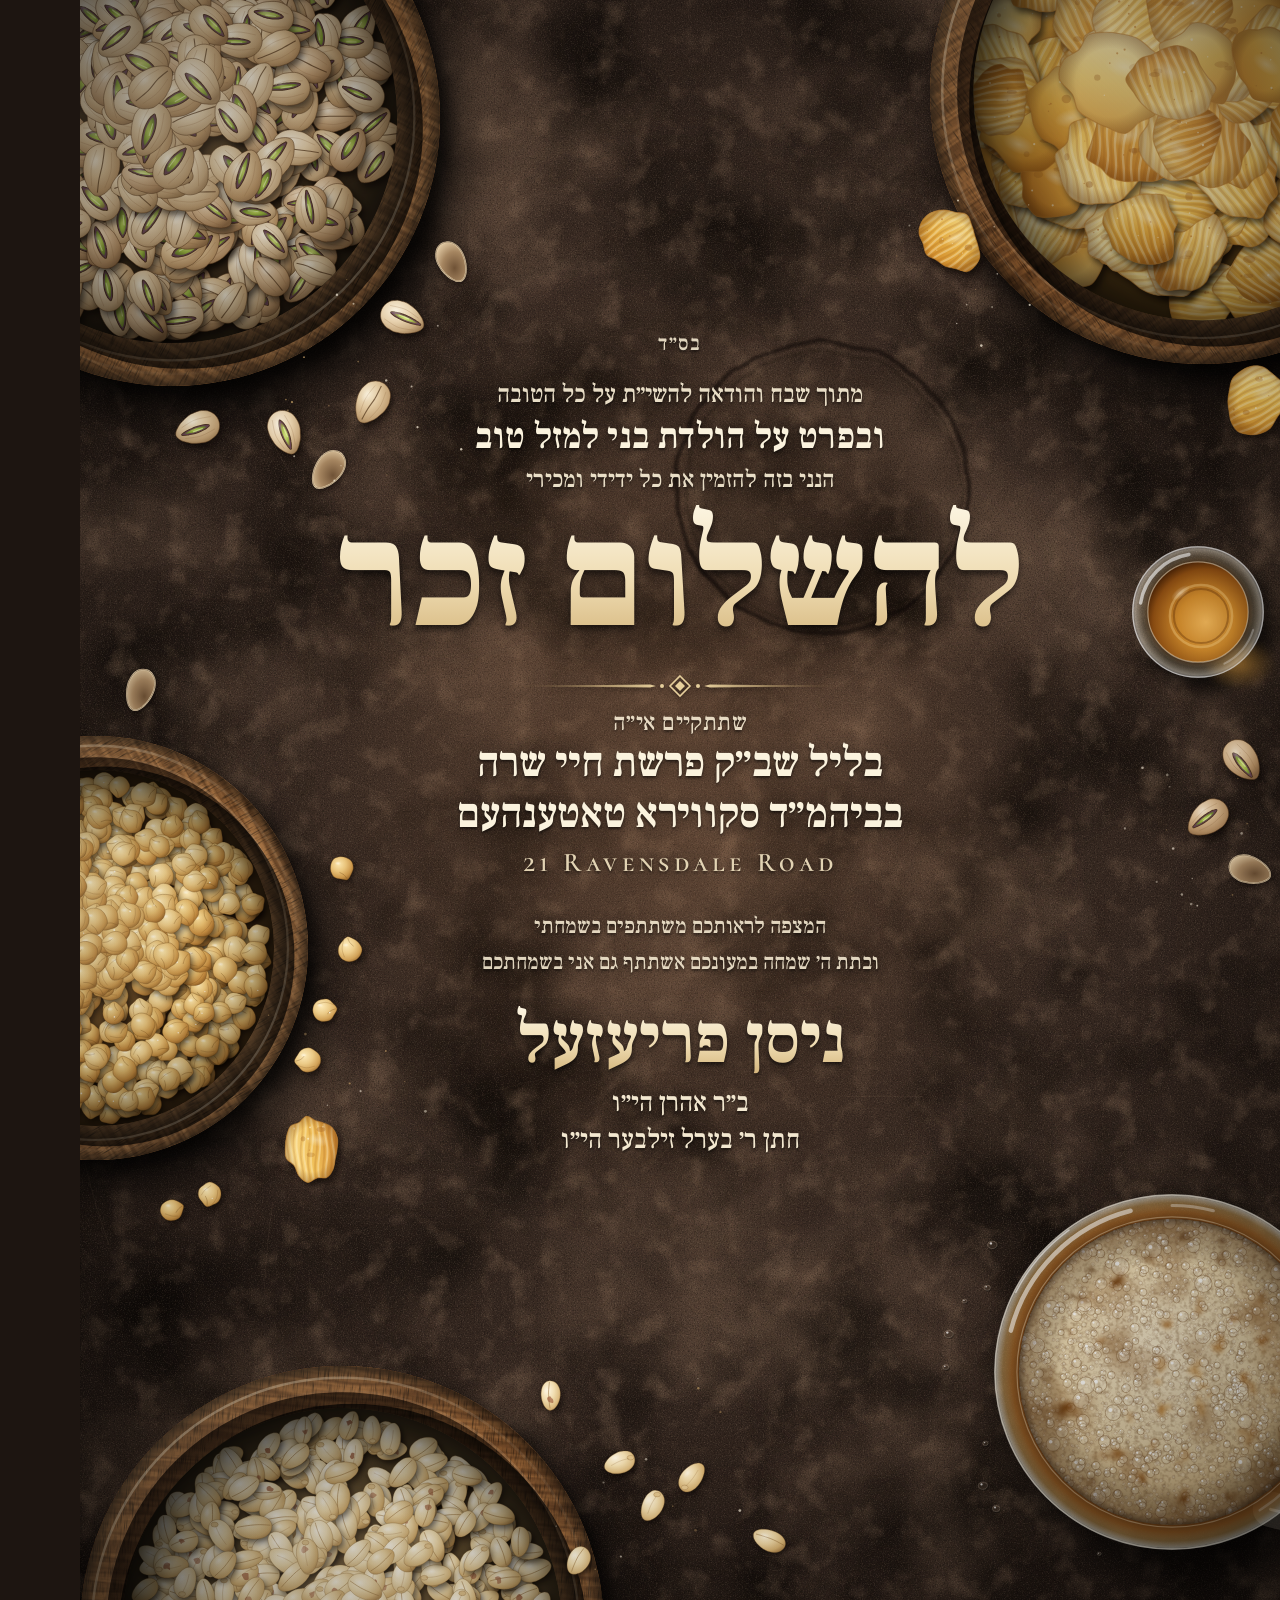
==== shalom-zachar/index.html @ 0c104dd8 "Add Shalom Zachar invitation poster (Nissan Friesel, Chayei Sarah) Hand-built HTML/SVG poster in a d" ====
<!doctype html>
<html lang="he" dir="rtl">
<head>
<meta charset="utf-8">
<meta name="viewport" content="width=1200">
<title>שלום זכר – ניסן פריעזעל</title>
<link rel="stylesheet" href="fonts.css">
<style>
  :root{
    --cream:#f3e8d0;
    --cream-dim:#e2d3b3;
    --gold-1:#fbf3de;
    --gold-2:#efdcb2;
    --gold-3:#cfae72;
    --line:#c8a76a;
  }
  html,body{margin:0;padding:0;background:#1d1511;}
  #poster{position:relative;width:1200px;height:1600px;overflow:hidden;background:#2c211b;}
  #scene{position:absolute;inset:0;width:1200px;height:1600px;display:block;}

  .content{
    position:absolute;left:200px;right:200px;top:0;bottom:0;
    display:flex;flex-direction:column;align-items:center;
    text-align:center;color:var(--cream);
    font-family:'Frank Ruhl Libre',serif;font-weight:500;
    text-shadow:0 2px 3px rgba(0,0,0,.55),0 0 18px rgba(0,0,0,.45);
  }
  .bsd{position:absolute;top:330px;font-size:21px;letter-spacing:.06em;opacity:.9}
  .intro{margin-top:378px;display:flex;flex-direction:column;align-items:center;gap:4px}
  .intro .l1{font-size:25px;opacity:.95}
  .intro .l2{font-size:36px;font-weight:700;color:var(--gold-1);letter-spacing:.01em}
  .intro .l3{font-size:24px;opacity:.95}

  .orn{display:block;width:360px;height:26px;margin:14px auto 0;filter:drop-shadow(0 2px 2px rgba(0,0,0,.5))}
  .orn.small{width:260px;height:20px}

  .headline{
    margin:2px 0 0;font-weight:900;font-size:150px;line-height:1.08;letter-spacing:-.005em;
    background:linear-gradient(180deg,var(--gold-1) 8%,var(--gold-2) 52%,var(--gold-3) 100%);
    -webkit-background-clip:text;background-clip:text;color:transparent;text-shadow:none;
    filter:drop-shadow(0 4px 3px rgba(0,0,0,.55)) drop-shadow(0 0 22px rgba(0,0,0,.35));
    padding:0 10px;
  }

  .when{display:flex;flex-direction:column;align-items:center;margin-top:8px}
  .when .pre{font-size:24px;opacity:.92;letter-spacing:.02em}
  .when .big{font-size:42px;font-weight:700;line-height:1.22;color:var(--gold-1)}
  .addr{
    direction:ltr;margin-top:6px;font-family:'Cormorant SC',serif;font-weight:600;
    font-size:27px;letter-spacing:.16em;color:var(--cream-dim);
  }

  .invite{margin-top:30px;font-size:22px;line-height:1.6;opacity:.9;max-width:600px}

  .name{
    margin-top:22px;font-weight:700;font-size:70px;line-height:1.1;
    background:linear-gradient(180deg,var(--gold-1) 10%,var(--gold-2) 55%,var(--gold-3) 100%);
    -webkit-background-clip:text;background-clip:text;color:transparent;text-shadow:none;
    filter:drop-shadow(0 3px 2px rgba(0,0,0,.55)) drop-shadow(0 0 16px rgba(0,0,0,.35));
    padding:0 8px;
  }
  .family{margin-top:6px;display:flex;flex-direction:column;align-items:center;gap:2px}
  .family div{font-size:27px;line-height:1.3}
</style>
</head>
<body>
<div id="poster">
  <svg id="scene" viewBox="0 0 1200 1600" xmlns="http://www.w3.org/2000/svg"></svg>

  <div class="content">
    <div class="bsd">בס״ד</div>

    <div class="intro">
      <div class="l1">מתוך שבח והודאה להשי״ת על כל הטובה</div>
      <div class="l2">ובפרט על הולדת בני למזל טוב</div>
      <div class="l3">הנני בזה להזמין את כל ידידי ומכירי</div>
    </div>

    <h1 class="headline">להשלום זכר</h1>

    <svg class="orn" viewBox="0 0 360 26" aria-hidden="true">
      <defs>
        <linearGradient id="ornL" x1="0" x2="1"><stop offset="0" stop-color="#c8a76a" stop-opacity="0"/><stop offset="1" stop-color="#e6cf9c"/></linearGradient>
        <linearGradient id="ornR" x1="1" x2="0"><stop offset="0" stop-color="#c8a76a" stop-opacity="0"/><stop offset="1" stop-color="#e6cf9c"/></linearGradient>
      </defs>
      <polygon points="8,13 150,11.6 156,13 150,14.4" fill="url(#ornL)"/>
      <polygon points="352,13 210,11.6 204,13 210,14.4" fill="url(#ornR)"/>
      <circle cx="162" cy="13" r="2" fill="#e6cf9c"/>
      <circle cx="198" cy="13" r="2" fill="#e6cf9c"/>
      <path d="M180 3 L190 13 L180 23 L170 13 Z" fill="none" stroke="#e6cf9c" stroke-width="1.6"/>
      <path d="M180 8 L185 13 L180 18 L175 13 Z" fill="#e6cf9c"/>
    </svg>

    <div class="when">
      <div class="pre">שתתקיים אי״ה</div>
      <div class="big">בליל שב״ק פרשת חיי שרה</div>
      <div class="big">בביהמ״ד סקווירא טאטענהעם</div>
      <div class="addr">21 Ravensdale Road</div>
    </div>

    <div class="invite">
      המצפה לראותכם משתתפים בשמחתי<br>
      ובתת ה׳ שמחה במעונכם אשתתף גם אני בשמחתכם
    </div>

    <div class="name">ניסן פריעזעל</div>
    <div class="family">
      <div>ב״ר אהרן הי״ו</div>
      <div>חתן ר׳ בערל זילבער הי״ו</div>
    </div>
  </div>
</div>

<script>
(() => {
'use strict';
const W = 1200, H = 1600;
const NS = 'http://www.w3.org/2000/svg';
const svg = document.getElementById('scene');

/* ---------- deterministic randomness ---------- */
let seed = 0x5a1e7;
function rnd() {
  seed |= 0; seed = seed + 0x6D2B79F5 | 0;
  let t = Math.imul(seed ^ seed >>> 15, 1 | seed);
  t = t + Math.imul(t ^ t >>> 7, 61 | t) ^ t;
  return ((t ^ t >>> 14) >>> 0) / 4294967296;
}
const R = (a, b) => a + (b - a) * rnd();
const pick = a => a[Math.floor(rnd() * a.length)];
const f = n => (Math.round(n * 10) / 10);

/* ---------- svg helpers ---------- */
function E(tag, attrs = {}, parent) {
  const e = document.createElementNS(NS, tag);
  for (const k in attrs) e.setAttribute(k, attrs[k]);
  if (parent) parent.appendChild(e);
  return e;
}
let uid = 0;
const nid = p => p + (uid++);
const defs = E('defs', {}, svg);

function grad(type, stops, attrs = {}) {
  const g = E(type === 'r' ? 'radialGradient' : 'linearGradient', Object.assign({ id: nid('g') }, attrs), defs);
  for (const [o, c, a] of stops) E('stop', { offset: o, 'stop-color': c, 'stop-opacity': a == null ? 1 : a }, g);
  return `url(#${g.id})`;
}
function filter(id, inner, attrs = {}) {
  const fl = E('filter', Object.assign({ id, 'color-interpolation-filters': 'sRGB' }, attrs), defs);
  fl.innerHTML = inner;
  return `url(#${id})`;
}
function smooth(p) {
  const n = p.length;
  let d = `M${f(p[0][0])} ${f(p[0][1])}`;
  for (let i = 0; i < n; i++) {
    const p0 = p[(i - 1 + n) % n], p1 = p[i], p2 = p[(i + 1) % n], p3 = p[(i + 2) % n];
    d += `C${f(p1[0] + (p2[0] - p0[0]) / 6)} ${f(p1[1] + (p2[1] - p0[1]) / 6)} ${f(p2[0] - (p3[0] - p1[0]) / 6)} ${f(p2[1] - (p3[1] - p1[1]) / 6)} ${f(p2[0])} ${f(p2[1])}`;
  }
  return d + 'Z';
}
function smoothOpen(p) {
  const n = p.length;
  let d = `M${f(p[0][0])} ${f(p[0][1])}`;
  for (let i = 0; i < n - 1; i++) {
    const p0 = p[Math.max(i - 1, 0)], p1 = p[i], p2 = p[i + 1], p3 = p[Math.min(i + 2, n - 1)];
    d += `C${f(p1[0] + (p2[0] - p0[0]) / 6)} ${f(p1[1] + (p2[1] - p0[1]) / 6)} ${f(p2[0] - (p3[0] - p1[0]) / 6)} ${f(p2[1] - (p3[1] - p1[1]) / 6)} ${f(p2[0])} ${f(p2[1])}`;
  }
  return d;
}
/* local -> world mapper (rotation applied to geometry so gradients keep a fixed light direction) */
function mk(x, y, a, s) {
  const c = Math.cos(a), sn = Math.sin(a);
  return ([px, py]) => [x + (px * c - py * sn) * s, y + (px * sn + py * c) * s];
}

/* ---------- shared filters ---------- */
const BLUR2 = filter('blur2', '<feGaussianBlur stdDeviation="2"/>', { x: '-20%', y: '-20%', width: '140%', height: '140%' });
const BLUR3 = filter('blur3', '<feGaussianBlur stdDeviation="3.2"/>', { x: '-20%', y: '-20%', width: '140%', height: '140%' });
const BLUR8 = filter('blur8', '<feGaussianBlur stdDeviation="8"/>', { x: '-30%', y: '-30%', width: '160%', height: '160%' });
const BLUR22 = filter('blur22', '<feGaussianBlur stdDeviation="22"/>', { x: '-40%', y: '-40%', width: '180%', height: '180%' });

/* ---------- layer helper: blurred contact shadows + items ---------- */
function makeLayer(parent, shadowOpacity = .62, dx = 3, dy = 4.5, blur = BLUR3) {
  const wrap = E('g', {}, parent);
  const sh = E('g', { filter: blur, opacity: shadowOpacity }, wrap);
  const g = E('g', {}, wrap);
  return {
    g,
    sh(d, k = 1) { E('path', { d, fill: '#0b0604', transform: `translate(${dx * k} ${dy * k})` }, sh); }
  };
}

/* =========================================================
   TABLE / BACKGROUND
   ========================================================= */
const bg = E('g', {}, svg);
E('rect', { width: W, height: H, fill: '#2b201a' }, bg);
E('rect', { width: W, height: H, fill: grad('r', [[0, '#4a382d'], [.55, '#33261f'], [1, '#1c1410']], { cx: .5, cy: .45, r: .75 }) }, bg);

const MOTTLE_L = filter('mottleL', `
  <feTurbulence type="fractalNoise" baseFrequency="0.0042" numOctaves="5" seed="8"/>
  <feColorMatrix type="matrix" values="0 0 0 0 0.45  0 0 0 0 0.35  0 0 0 0 0.28  2.4 0 0 0 -1.12"/>`,
  { x: 0, y: 0, width: '100%', height: '100%' });
const MOTTLE_D = filter('mottleD', `
  <feTurbulence type="fractalNoise" baseFrequency="0.006" numOctaves="5" seed="21"/>
  <feColorMatrix type="matrix" values="0 0 0 0 0.05  0 0 0 0 0.035  0 0 0 0 0.025  2.3 0 0 0 -1.0"/>`,
  { x: 0, y: 0, width: '100%', height: '100%' });
const STONE = filter('stone', `
  <feTurbulence type="fractalNoise" baseFrequency="0.035" numOctaves="3" seed="4"/>
  <feColorMatrix type="matrix" values="0 0 0 0 0.6  0 0 0 0 0.48  0 0 0 0 0.38  2.6 0 0 0 -1.35"/>`,
  { x: 0, y: 0, width: '100%', height: '100%' });
const GRAIN = filter('grain', `
  <feTurbulence type="fractalNoise" baseFrequency="0.85" numOctaves="2" seed="13"/>
  <feColorMatrix type="matrix" values="0 0 0 0 0.75  0 0 0 0 0.65  0 0 0 0 0.55  2.2 0 0 0 -1.1"/>`,
  { x: 0, y: 0, width: '100%', height: '100%' });
const GRAIN_D = filter('grainD', `
  <feTurbulence type="fractalNoise" baseFrequency="0.7" numOctaves="2" seed="29"/>
  <feColorMatrix type="matrix" values="0 0 0 0 0  0 0 0 0 0  0 0 0 0 0  2.4 0 0 0 -1.15"/>`,
  { x: 0, y: 0, width: '100%', height: '100%' });

E('rect', { width: W, height: H, filter: MOTTLE_L, opacity: .85 }, bg);
E('rect', { width: W, height: H, filter: MOTTLE_D, opacity: .9 }, bg);
E('rect', { width: W, height: H, filter: STONE, opacity: .35 }, bg);
E('rect', { width: W, height: H, filter: GRAIN, opacity: .22 }, bg);
E('rect', { width: W, height: H, filter: GRAIN_D, opacity: .35 }, bg);

/* faint scratches */
{
  const sc = E('g', { opacity: .16, stroke: '#b89b80', 'stroke-width': .7, fill: 'none', 'stroke-linecap': 'round' }, bg);
  for (let i = 0; i < 26; i++) {
    const x = R(0, W), y = R(0, H), a = R(-.6, .6) + (rnd() < .5 ? 0 : Math.PI / 2), l = R(30, 140);
    E('path', { d: `M${f(x)} ${f(y)} q${f(Math.cos(a) * l / 2 + R(-6, 6))} ${f(Math.sin(a) * l / 2 + R(-6, 6))} ${f(Math.cos(a) * l)} ${f(Math.sin(a) * l)}`, opacity: R(.3, 1) }, sc);
  }
}

/* warm pool of light behind the text */
E('ellipse', { cx: 600, cy: 760, rx: 470, ry: 560, fill: grad('r', [[0, '#b07a52', .22], [.6, '#8a5d3e', .08], [1, '#000', 0]]) }, bg);

/* ---------- ring stain (like a glass was put down) ---------- */
{
  const RING = filter('ringWobble', `
    <feTurbulence type="fractalNoise" baseFrequency="0.028" numOctaves="2" seed="5" result="n"/>
    <feDisplacementMap in="SourceGraphic" in2="n" scale="9" xChannelSelector="R" yChannelSelector="G"/>
    <feGaussianBlur stdDeviation="0.8"/>`, { x: '-10%', y: '-10%', width: '120%', height: '120%' });
  const st = E('g', { filter: RING }, bg);
  const cx = 742, cy = 488, r = 146;
  E('circle', { cx, cy, r: r - 6, fill: '#000', opacity: .07 }, st);
  E('circle', { cx, cy, r, fill: 'none', stroke: '#0e0806', 'stroke-width': 4.5, opacity: .55 }, st);
  E('circle', { cx: cx + 2, cy: cy + 1, r: r - 9, fill: 'none', stroke: '#0e0806', 'stroke-width': 2, opacity: .25 }, st);
  E('path', { d: `M${cx - r + 14} ${cy + 60} A ${r - 10} ${r - 10} 0 0 0 ${cx + 40} ${cy + r - 16}`, fill: 'none', stroke: '#0e0806', 'stroke-width': 7, opacity: .18 }, st);
}

/* =========================================================
   WOOD BOWL
   ========================================================= */
function woodFilter(idn, seedN, tone) {
  const [r0, g0, b0, r1, g1, b1] = tone;
  return filter(idn, `
    <feTurbulence type="fractalNoise" baseFrequency="0.0032 0.052" numOctaves="4" seed="${seedN}" result="t"/>
    <feComponentTransfer in="t" result="b"><feFuncR type="table" tableValues="0 .55 .25 .85 .35 1 .45 .75 .2 .6"/></feComponentTransfer>
    <feColorMatrix in="b" type="matrix" values="${r1 - r0} 0 0 0 ${r0}  ${g1 - g0} 0 0 0 ${g0}  ${b1 - b0} 0 0 0 ${b0}  0 0 0 0 1" result="w"/>
    <feTurbulence type="fractalNoise" baseFrequency="0.9 0.06" numOctaves="2" seed="${seedN + 3}" result="p"/>
    <feColorMatrix in="p" type="matrix" values="0 0 0 0 0  0 0 0 0 0  0 0 0 0 0  1.6 0 0 0 -0.78" result="pa"/>
    <feComposite in="pa" in2="w" operator="over"/>`, { x: 0, y: 0, width: '100%', height: '100%' });
}

function woodBowl(cx, cy, Rr, opt) {
  const g = E('g', {}, svg);
  const rimIn = Rr * 0.9;          // inner edge of the rim top
  const fillR = Rr * (opt.fill || 0.8); // where the contents surface meets the wall

  // cast shadow on the table
  E('circle', { cx: cx + Rr * .08, cy: cy + Rr * .12, r: Rr * 1.0, fill: '#000', opacity: .72, filter: BLUR22 }, g);
  E('circle', { cx: cx + Rr * .03, cy: cy + Rr * .045, r: Rr * 1.0, fill: '#000', opacity: .6, filter: BLUR8 }, g);

  // body with wood grain
  const clipId = nid('bc');
  const cp = E('clipPath', { id: clipId }, defs);
  E('circle', { cx, cy, r: Rr }, cp);
  const body = E('g', { 'clip-path': `url(#${clipId})` }, g);
  const wf = woodFilter(nid('wood'), opt.seed || 3, opt.tone || [.33, .19, .09, .72, .47, .25]);
  E('rect', { x: cx - Rr * 1.5, y: cy - Rr * 1.5, width: Rr * 3, height: Rr * 3, filter: wf, transform: `rotate(${opt.grain || 20} ${cx} ${cy})` }, body);

  // rounded outer edge
  E('circle', { cx, cy, r: Rr, fill: grad('r', [[.86, '#000', 0], [.95, '#000', .25], [1, '#000', .65]]) }, body);
  // directional light on the outer lip
  E('circle', { cx, cy, r: Rr, fill: grad('l', [[0, '#ffe2b8', .22], [.5, '#ffe2b8', 0], [1, '#000', .25]], { x1: 0, y1: 0, x2: 1, y2: 1 }) }, body);

  // inner wall: lit on the far (bottom-right) side, shaded near the light
  E('circle', { cx, cy, r: rimIn, fill: grad('l', [[0, '#120804', .62], [.45, '#1a0d06', .3], [1, '#ffd9a8', .12]], { x1: .1, y1: .1, x2: .9, y2: .9 }) }, body);
  E('circle', { cx, cy, r: rimIn, fill: grad('r', [[.75, '#000', .0], [.93, '#000', .18], [1, '#000', .35]]) }, body);
  // rim edge highlights
  E('circle', { cx, cy, r: rimIn + 1.2, fill: 'none', stroke: grad('l', [[0, '#3a1f0e', .2], [.55, '#ffe3bd', .15], [1, '#fff1d6', .75]], { x1: 0, y1: 0, x2: 1, y2: 1 }), 'stroke-width': 2.2 }, body);
  E('circle', { cx, cy, r: Rr * .955, fill: 'none', stroke: grad('l', [[0, '#fff0d2', .55], [.45, '#fff0d2', .08], [1, '#fff0d2', 0]], { x1: 0, y1: 0, x2: 1, y2: 1 }), 'stroke-width': 2.5 }, body);

  // contents
  const cClip = nid('cc');
  const cc = E('clipPath', { id: cClip }, defs);
  E('circle', { cx, cy, r: fillR + Rr * .04 }, cc);
  const contents = E('g', {}, g);
  const low = E('g', { 'clip-path': `url(#${cClip})` }, contents);
  // dark bottom of the bowl
  E('circle', { cx, cy, r: fillR + Rr * .04, fill: opt.base || '#1e110a' }, low);
  E('circle', { cx, cy, r: fillR + Rr * .04, fill: grad('r', [[0, '#000', .1], [1, '#000', .6]]) }, low);

  const L = opt.layers || 4;
  const layers = [];
  for (let i = 0; i < L; i++) layers.push(makeLayer(i < L - 1 ? low : contents, .6, opt.sdx || 3, opt.sdy || 4.5));
  const items = [];
  for (let i = 0; i < opt.count; i++) {
    const rr = Math.sqrt(rnd()) * fillR * (opt.spread || 0.98);
    const t = rnd() * Math.PI * 2;
    items.push({ x: cx + Math.cos(t) * rr, y: cy + Math.sin(t) * rr, d: rr / fillR });
  }
  // outer items first, centre items on top -> mound
  items.sort((a, b) => b.d - a.d + R(-.35, .35));
  items.forEach((it, i) => {
    const li = Math.min(L - 1, Math.floor(i / items.length * L));
    const lift = 1 + (opt.mound || .1) * (1 - it.d);
    opt.draw(layers[li], it.x, it.y, R(0, Math.PI * 2), lift, it.d);
  });
  // ambient occlusion where the pile meets the wall (stronger on the side nearest the light)
  E('circle', { cx: cx + fillR * .05, cy: cy + fillR * .05, r: fillR * 1.12, fill: grad('r', [[.55, '#000', 0], [.82, '#000', .28], [1, '#000', .7]]) , 'clip-path': `url(#${clipId})` }, g);
  E('circle', { cx: cx - fillR * .12, cy: cy - fillR * .12, r: fillR * .75, fill: grad('r', [[0, '#fff3dc', .12], [1, '#fff3dc', 0]]) }, g);
  return g;
}

/* =========================================================
   FOOD ITEMS
   ========================================================= */

/* ---- pistachio ---- */
const PIST_SHELL = [
  grad('r', [[0, '#f6ebd2'], [.42, '#e0c79f'], [.78, '#c2a175'], [1, '#9b7a50']], { cx: .36, cy: .3, r: .78 }),
  grad('r', [[0, '#f3e3c6'], [.42, '#dcbf93'], [.78, '#bb9668'], [1, '#93704a']], { cx: .36, cy: .3, r: .78 }),
  grad('r', [[0, '#f8eedb'], [.45, '#e6d0ac'], [.8, '#c8aa80'], [1, '#a2825a']], { cx: .36, cy: .3, r: .78 }),
  grad('r', [[0, '#efdcc0'], [.42, '#d7b78e'], [.78, '#b48e63'], [1, '#8b6844']], { cx: .36, cy: .3, r: .78 }),
];
const PIST_KERNEL = [
  grad('r', [[0, '#c9d86e'], [.45, '#a3bb4a'], [.8, '#7b9236'], [1, '#6a4a56']], { r: .6 }),
  grad('r', [[0, '#b9cf5d'], [.45, '#93ad3d'], [.8, '#6f8530'], [1, '#62404f']], { r: .6 }),
  grad('r', [[0, '#d2dc7a'], [.5, '#a9bf52'], [.85, '#857a3d'], [1, '#704a5a']], { r: .6 }),
];
const HILITE = grad('r', [[0, '#fffaf0', .75], [1, '#fffaf0', 0]]);

function pistachio(layer, x, y, a, s, opts = {}) {
  const A = 22, B = 15.5;
  const m = mk(x, y, a, s);
  const out = [];
  for (let i = 0; i < 30; i++) {
    const t = i / 30 * Math.PI * 2, c = Math.cos(t), sn = Math.sin(t);
    out.push([A * c * (1 + 0.06 * Math.max(0, c) ** 6), B * sn * (1 - 0.17 * c) * R(.985, 1.015)]);
  }
  const d = smooth(out.map(m));
  layer.sh(d);
  const g = layer.g;
  E('path', { d, fill: pick(PIST_SHELL), stroke: 'rgba(88,58,30,.55)', 'stroke-width': .9 }, g);
  // subtle shell striations
  for (const sgn of [-1, 1]) {
    const yy = sgn * B * R(.45, .62);
    E('path', { d: smoothOpen([[-A * .72, yy * .8], [0, yy * 1.05], [A * .7, yy * .7]].map(m)), fill: 'none', stroke: 'rgba(150,112,70,.32)', 'stroke-width': .8 }, g);
  }
  const open = opts.open != null ? opts.open : rnd() < .78;
  if (open) {
    const y0 = R(-.22, .22) * B, w = R(.16, .34) * B;
    const x0 = -A * R(.45, .62), x1 = A * R(.72, .86);
    const top = [], bot = [];
    for (let i = 0; i <= 10; i++) {
      const u = i / 10, xx = x0 + (x1 - x0) * u, ww = w * Math.pow(Math.sin(Math.PI * u), .7) * (1 - .25 * u);
      top.push([xx, y0 - ww]); bot.unshift([xx, y0 + ww * .9]);
    }
    const lens = smoothOpen(top.concat(bot).map(m)) + 'Z';
    E('path', { d: lens, fill: 'none', stroke: '#4a321c', 'stroke-width': 2.6 * s, 'stroke-linejoin': 'round' }, g);
    E('path', { d: lens, fill: pick(PIST_KERNEL), stroke: '#6b4758', 'stroke-width': 1.1 * s, 'stroke-opacity': .85 }, g);
    E('path', { d: smoothOpen([[x0 + (x1 - x0) * .25, y0 - w * .25], [x0 + (x1 - x0) * .6, y0 - w * .35]].map(m)), fill: 'none', stroke: 'rgba(240,250,190,.6)', 'stroke-width': 1.1, 'stroke-linecap': 'round' }, g);
  } else {
    E('path', { d: smoothOpen([[-A * .85, 0], [-A * .2, R(-1.2, 1.2)], [A * .4, R(-1, 1)], [A * .92, 0]].map(m)), fill: 'none', stroke: 'rgba(80,52,26,.7)', 'stroke-width': 1.1 }, g);
  }
  // specular highlight (world space top-left)
  E('ellipse', { cx: f(x - 6 * s), cy: f(y - 6 * s), rx: 7 * s, ry: 4 * s, fill: HILITE, opacity: .45, transform: `rotate(${f(a * 57.3 % 180)} ${f(x - 6 * s)} ${f(y - 6 * s)})` }, g);
}

/* empty half shell lying on the table */
const SHELL_IN = grad('r', [[0, '#6f5236'], [.55, '#a58560'], [1, '#e2cba5']], { cx: .62, cy: .66, r: .75 });
function pistShell(layer, x, y, a, s) {
  const A = 21, B = 13;
  const m = mk(x, y, a, s);
  const out = [];
  for (let i = 0; i < 26; i++) {
    const t = i / 26 * Math.PI * 2, c = Math.cos(t), sn = Math.sin(t);
    out.push([A * c, B * sn * (1 - 0.18 * c)]);
  }
  const d = smooth(out.map(m));
  layer.sh(d, .6);
  E('path', { d, fill: SHELL_IN, stroke: '#ead6b2', 'stroke-width': 1.6 * s }, layer.g);
  E('path', { d, fill: 'none', stroke: 'rgba(70,45,22,.6)', 'stroke-width': .7 }, layer.g);
}

/* ---- potato chip (ruffled) ---- */
const CHIP_PALS = [
  ['#ffeaa0', '#f3c457', '#d9952f'],
  ['#fbe08c', '#ecb447', '#cc8426'],
  ['#fde39a', '#f0c05a', '#d8923a'],
  ['#fff0b8', '#f6d47a', '#e3a848'],
  ['#f6d27a', '#e3a23c', '#bf7622'],
  ['#ffe9a8', '#f4c860', '#e0a040'],
];
const CHIP_EDGE = grad('r', [[0, '#7a4310', 0], [.68, '#7a4310', 0], [1, '#7a4310', .38]]);
const CHIP_SHEEN = grad('r', [[0, '#fffbe8', .55], [1, '#fffbe8', 0]]);
function chip(layer, x, y, a, s, opts = {}) {
  const r0 = opts.r || R(34, 46);
  const m = mk(x, y, a, s);
  const n = 18, pts = [];
  const squash = R(.78, .95);
  for (let i = 0; i < n; i++) {
    const t = i / n * Math.PI * 2;
    const rr = r0 * R(.88, 1.06) * (1 + .05 * Math.sin(3 * t + a));
    pts.push([Math.cos(t) * rr, Math.sin(t) * rr * squash]);
  }
  const wp = pts.map(m);
  const d = smooth(wp);
  layer.sh(d, 1.15);
  const pal = pick(CHIP_PALS);
  const ang = R(0, 360);
  const g = layer.g;
  E('path', { d, fill: grad('l', [[0, pal[0]], [.5, pal[1]], [1, pal[2]]], { gradientTransform: `rotate(${f(ang)} .5 .5)` }) }, g);
  const cid = nid('ch');
  const cp = E('clipPath', { id: cid }, defs);
  E('path', { d }, cp);
  const inner = E('g', { 'clip-path': `url(#${cid})` }, g);
  // ridges
  if (opts.ruffled !== false && rnd() < .8) {
    const th = R(0, Math.PI);
    const dir = [Math.cos(th), Math.sin(th)], per = [-dir[1], dir[0]];
    const sp = R(6.5, 8) * s, L = r0 * 1.3 * s;
    for (let k = -8; k <= 8; k++) {
      const pl = [], pd = [];
      for (let u = -L; u <= L; u += L / 5) {
        const wv = Math.sin(u / (9 * s) + k) * 1.4 * s;
        const off = k * sp + wv;
        pl.push([x + dir[0] * u + per[0] * off, y + dir[1] * u + per[1] * off]);
        pd.push([x + dir[0] * u + per[0] * (off + sp * .45), y + dir[1] * u + per[1] * (off + sp * .45)]);
      }
      E('path', { d: smoothOpen(pl), fill: 'none', stroke: '#fff6d2', 'stroke-opacity': .36, 'stroke-width': 2.2 * s }, inner);
      E('path', { d: smoothOpen(pd), fill: 'none', stroke: '#a8661c', 'stroke-opacity': .22, 'stroke-width': 2 * s }, inner);
    }
  }
  // browned bits
  const spots = Math.floor(R(0, 4));
  for (let i = 0; i < spots; i++) {
    const p = m([R(-.6, .6) * r0, R(-.5, .5) * r0 * squash]);
    E('ellipse', { cx: f(p[0]), cy: f(p[1]), rx: f(R(2, 6) * s), ry: f(R(1.5, 4) * s), fill: '#9c5a1c', opacity: R(.2, .4) }, inner);
  }
  // seasoning specks
  for (let i = 0; i < 6; i++) {
    const p = m([R(-.7, .7) * r0, R(-.6, .6) * r0 * squash]);
    E('circle', { cx: f(p[0]), cy: f(p[1]), r: f(R(.5, 1.1) * s), fill: rnd() < .5 ? '#c27a2e' : '#fff8e0', opacity: .6 }, inner);
  }
  E('path', { d, fill: CHIP_EDGE }, inner);
  const sp = m([R(-.3, .1) * r0, R(-.35, 0) * r0]);
  E('ellipse', { cx: f(sp[0]), cy: f(sp[1]), rx: f(r0 * .38 * s), ry: f(r0 * .2 * s), fill: CHIP_SHEEN, opacity: .7, transform: `rotate(${f(R(-40, 40))} ${f(sp[0])} ${f(sp[1])})` }, inner);
  E('path', { d, fill: 'none', stroke: '#b5772c', 'stroke-opacity': .6, 'stroke-width': 1.1 }, g);
}

/* ---- chickpea (arbes) ---- */
const PEA = [
  grad('r', [[0, '#fbe6ae'], [.42, '#e9c37a'], [.78, '#cb974b'], [1, '#9b6a2d']], { cx: .36, cy: .32, r: .75 }),
  grad('r', [[0, '#f7dfa0'], [.42, '#e2b86b'], [.78, '#c28a40'], [1, '#916027']], { cx: .36, cy: .32, r: .75 }),
  grad('r', [[0, '#fdebba'], [.45, '#eccb88'], [.8, '#d1a258'], [1, '#a27336']], { cx: .36, cy: .32, r: .75 }),
];
function chickpea(layer, x, y, a, s) {
  const r = R(10.5, 12.5);
  const m = mk(x, y, a, s);
  const pts = [[r * 1.1, 0]];
  const n = 11;
  for (let i = 1; i < n; i++) {
    const t = i / n * Math.PI * 2;
    const k = (i === 1 || i === n - 1) ? .95 : R(.94, 1.05);
    pts.push([Math.cos(t) * r * k, Math.sin(t) * r * k * .96]);
  }
  const d = smooth(pts.map(m));
  layer.sh(d, .7);
  const g = layer.g;
  E('path', { d, fill: pick(PEA), stroke: 'rgba(110,70,25,.45)', 'stroke-width': .7 }, g);
  E('path', { d: smoothOpen([[r * 1.0, 0], [r * .6, r * .1], [r * .25, r * .35]].map(m)), fill: 'none', stroke: 'rgba(115,72,24,.4)', 'stroke-width': .8 }, g);
  if (rnd() < .6) E('path', { d: smoothOpen([[r * .9, -r * .35], [r * .2, -r * .62], [-r * .5, -r * .55]].map(m)), fill: 'none', stroke: 'rgba(130,85,30,.3)', 'stroke-width': .8 }, g);
  E('ellipse', { cx: f(x - r * .35 * s), cy: f(y - r * .4 * s), rx: f(3.2 * s), ry: f(2 * s), fill: HILITE, opacity: .8 }, g);
  if (rnd() < .5) E('path', { d: smoothOpen([[-r * .7, r * .1], [-r * .2, r * .5], [r * .3, r * .7]].map(m)), fill: 'none', stroke: 'rgba(120,78,28,.28)', 'stroke-width': .8 }, g);
  if (rnd() < .25) E('circle', { cx: f(x + R(-.5, .5) * r * s), cy: f(y + R(-.5, .5) * r * s), r: f(R(.5, .9) * s), fill: '#fffaf0', opacity: .8 }, g);
}

/* ---- blanched peanut ---- */
const NUT = [
  grad('r', [[0, '#fdf4de'], [.42, '#f1ddb0'], [.78, '#dcbb80'], [1, '#b38b52']], { cx: .36, cy: .32, r: .78 }),
  grad('r', [[0, '#fbefd2'], [.42, '#ecd3a0'], [.78, '#d4af70'], [1, '#a98048']], { cx: .36, cy: .32, r: .78 }),
  grad('r', [[0, '#fff8e8'], [.45, '#f4e3bd'], [.8, '#e0c48e'], [1, '#bd965c']], { cx: .36, cy: .32, r: .78 }),
];
function peanut(layer, x, y, a, s) {
  const A = R(14, 16.5), B = R(9.5, 11);
  const m = mk(x, y, a, s);
  const half = rnd() < .45;
  const pts = [];
  for (let i = 0; i < 24; i++) {
    const t = i / 24 * Math.PI * 2, c = Math.cos(t), sn = Math.sin(t);
    pts.push([A * c * (1 + .04 * c), B * sn * (sn > 0 ? .86 : 1) * (1 - .08 * c)]);
  }
  const d = smooth(pts.map(m));
  layer.sh(d, .75);
  const g = layer.g;
  E('path', { d, fill: pick(NUT), stroke: 'rgba(130,95,50,.45)', 'stroke-width': .7 }, g);
  if (half) {
    // flat inner face with germ
    const gm = m([-A * .72, 0]);
    E('ellipse', { cx: f(gm[0]), cy: f(gm[1]), rx: f(3.2 * s), ry: f(2.2 * s), fill: '#e2c48d', stroke: 'rgba(140,100,50,.5)', 'stroke-width': .6 }, g);
    E('path', { d: smoothOpen([[-A * .6, 0], [0, B * .08], [A * .6, 0]].map(m)), fill: 'none', stroke: 'rgba(160,120,70,.35)', 'stroke-width': .8 }, g);
  } else {
    E('path', { d: smoothOpen([[-A * .88, B * .05], [-A * .2, B * .14], [A * .5, B * .08], [A * .9, 0]].map(m)), fill: 'none', stroke: 'rgba(150,108,55,.55)', 'stroke-width': .95 }, g);
  }
  if (rnd() < .3) {
    const p = m([R(-.4, .4) * A, R(-.3, .3) * B]);
    E('path', { d: smooth(Array.from({ length: 7 }, (_, i) => { const t = i / 7 * 6.283; const rr = R(1.5, 4) * s; return [p[0] + Math.cos(t) * rr, p[1] + Math.sin(t) * rr]; })), fill: '#9a5536', opacity: R(.45, .75) }, g);
  }
  E('ellipse', { cx: f(x - A * .3 * s), cy: f(y - B * .4 * s), rx: f(5 * s), ry: f(2.6 * s), fill: HILITE, opacity: .5, transform: `rotate(${f(a * 57.3 % 180)} ${f(x - A * .3 * s)} ${f(y - B * .4 * s)})` }, g);
}

/* =========================================================
   BEER MUG (top view)
   ========================================================= */
function beer(cx, cy, Rr) {
  const g = E('g', {}, svg);
  // shadow + wet ring
  E('circle', { cx: cx + Rr * .1, cy: cy + Rr * .14, r: Rr * 1.02, fill: '#000', opacity: .7, filter: BLUR22 }, g);
  // handle (thick glass)
  const hg = E('g', {}, g);
  const ha = Math.PI * .2;
  const hx = cx + Math.cos(ha) * Rr * 1.12, hy = cy + Math.sin(ha) * Rr * 1.12;
  E('path', { d: `M${f(cx + Math.cos(ha - .32) * Rr * .95)} ${f(cy + Math.sin(ha - .32) * Rr * .95)} Q ${f(hx + Math.cos(ha) * Rr * .55)} ${f(hy + Math.sin(ha) * Rr * .55)} ${f(cx + Math.cos(ha + .32) * Rr * .95)} ${f(cy + Math.sin(ha + .32) * Rr * .95)}`, fill: 'none', stroke: 'rgba(225,215,195,.22)', 'stroke-width': Rr * .2, 'stroke-linecap': 'round' }, hg);
  E('path', { d: `M${f(cx + Math.cos(ha - .32) * Rr * .95)} ${f(cy + Math.sin(ha - .32) * Rr * .95)} Q ${f(hx + Math.cos(ha) * Rr * .55)} ${f(hy + Math.sin(ha) * Rr * .55)} ${f(cx + Math.cos(ha + .32) * Rr * .95)} ${f(cy + Math.sin(ha + .32) * Rr * .95)}`, fill: 'none', stroke: 'rgba(255,255,255,.4)', 'stroke-width': 3, 'stroke-linecap': 'round' }, hg);

  // glass body – the beer column glows amber through the thick walls
  const inR = Rr * .86;
  E('circle', { cx, cy, r: Rr, fill: grad('r', [[.84, '#5a3210', .95], [.9, '#a8692a', .75], [.95, '#d9a860', .55], [.985, '#fff4dc', .55], [1, '#ffffff', .25]]) }, g);
  E('circle', { cx, cy, r: Rr - 1, fill: 'none', stroke: 'rgba(255,248,230,.55)', 'stroke-width': 1.4 }, g);
  E('circle', { cx, cy, r: inR + 2, fill: 'none', stroke: 'rgba(255,240,210,.35)', 'stroke-width': 1.2 }, g);
  // beer liquid
  E('circle', { cx, cy, r: inR, fill: grad('r', [[0, '#c98a36'], [.55, '#8c5218'], [.9, '#4f2a0c'], [1, '#2a1505']], { cx: .55, cy: .55, r: .6 }) }, g);

  // lacy foam via thresholded noise mask
  const FOAMN = filter(nid('foamN'), `
    <feTurbulence type="fractalNoise" baseFrequency="0.045" numOctaves="3" seed="17"/>
    <feColorMatrix type="matrix" values="1 0 0 0 0  1 0 0 0 0  1 0 0 0 0  0 0 0 0 1"/>
    <feComponentTransfer><feFuncR type="discrete" tableValues="0 0 .55 1 1 1 1 1 1 1"/><feFuncG type="discrete" tableValues="0 0 .55 1 1 1 1 1 1 1"/><feFuncB type="discrete" tableValues="0 0 .55 1 1 1 1 1 1 1"/></feComponentTransfer>
    <feGaussianBlur stdDeviation="2"/>`, { x: 0, y: 0, width: '100%', height: '100%' });
  const mid = nid('foamM');
  const mask = E('mask', { id: mid, maskUnits: 'userSpaceOnUse', x: cx - Rr, y: cy - Rr, width: Rr * 2, height: Rr * 2 }, defs);
  E('rect', { x: cx - Rr, y: cy - Rr, width: Rr * 2, height: Rr * 2, filter: FOAMN }, mask);
  E('circle', { cx, cy, r: inR, fill: 'none', stroke: '#fff', 'stroke-width': Rr * .1, filter: BLUR3 }, mask);
  const clipId = nid('bm');
  const cp = E('clipPath', { id: clipId }, defs);
  E('circle', { cx, cy, r: inR }, cp);
  const foam = E('g', { mask: `url(#${mid})`, 'clip-path': `url(#${clipId})` }, g);
  E('circle', { cx, cy, r: inR, fill: grad('r', [[0, '#efe2c6'], [.5, '#e2cfa8'], [.85, '#c9ab7a'], [1, '#a98457']], { cx: .44, cy: .42, r: .64 }) }, foam);
  // foam texture
  const FT = filter(nid('foamT'), `
    <feTurbulence type="fractalNoise" baseFrequency="0.22" numOctaves="2" seed="31"/>
    <feColorMatrix type="matrix" values="0 0 0 0 .45  0 0 0 0 .32  0 0 0 0 .18  1.8 0 0 0 -.8"/>`, { x: 0, y: 0, width: '100%', height: '100%' });
  E('rect', { x: cx - Rr, y: cy - Rr, width: Rr * 2, height: Rr * 2, filter: FT, opacity: .55 }, foam);
  const FV = filter(nid('foamV'), `
    <feTurbulence type="fractalNoise" baseFrequency="0.018" numOctaves="3" seed="44"/>
    <feColorMatrix type="matrix" values="0 0 0 0 .55  0 0 0 0 .38  0 0 0 0 .2  2.2 0 0 0 -1.05"/>`, { x: 0, y: 0, width: '100%', height: '100%' });
  E('rect', { x: cx - Rr, y: cy - Rr, width: Rr * 2, height: Rr * 2, filter: FV, opacity: .7 }, foam);
  // bubbles
  const bub = E('g', {}, foam);
  for (let i = 0; i < 2600; i++) {
    const rr = Math.sqrt(rnd()) * inR, t = rnd() * 6.283;
    const bx = cx + Math.cos(t) * rr, by = cy + Math.sin(t) * rr;
    const q = rnd();
    const br = q < .8 ? R(.6, 2.2) : q < .97 ? R(2.2, 4.5) : R(4.5, 9);
    E('circle', { cx: f(bx), cy: f(by), r: f(br), fill: 'rgba(255,250,236,.2)', stroke: 'rgba(118,82,42,' + (br > 2.2 ? .5 : .32) + ')', 'stroke-width': br > 3 ? .8 : .45 }, bub);
    if (br > 2.4) E('circle', { cx: f(bx - br * .35), cy: f(by - br * .35), r: f(br * .25), fill: 'rgba(255,255,255,.85)' }, bub);
  }
  // inner-edge shading & meniscus
  E('circle', { cx, cy, r: inR, fill: grad('r', [[.72, '#000', 0], [.95, '#2a1405', .32], [1, '#1a0b02', .6]]) }, g);
  // glass reflections
  const arc = (a0, a1, rr, w, op) => {
    const p0 = [cx + Math.cos(a0) * rr, cy + Math.sin(a0) * rr], p1 = [cx + Math.cos(a1) * rr, cy + Math.sin(a1) * rr];
    E('path', { d: `M${f(p0[0])} ${f(p0[1])} A ${rr} ${rr} 0 0 1 ${f(p1[0])} ${f(p1[1])}`, fill: 'none', stroke: '#fff', 'stroke-opacity': op, 'stroke-width': w, 'stroke-linecap': 'round' }, g);
  };
  arc(Math.PI * 1.08, Math.PI * 1.42, Rr * .935, 4.5, .55);
  arc(Math.PI * 1.5, Math.PI * 1.58, Rr * .935, 3, .35);
  arc(Math.PI * .05, Math.PI * .32, Rr * .92, 2.5, .25);
  arc(Math.PI * 1.15, Math.PI * 1.3, Rr * .985, 1.5, .5);

  // condensation drops on the table
  for (let i = 0; i < 9; i++) {
    const t = R(Math.PI * .6, Math.PI * 1.4), rr = Rr * R(1.06, 1.3);
    const dx = cx + Math.cos(t) * rr, dy = cy + Math.sin(t) * rr, dr = R(2, 5.5);
    E('ellipse', { cx: f(dx + 1), cy: f(dy + 1.4), rx: f(dr), ry: f(dr * .8), fill: '#000', opacity: .35 }, svg);
    E('ellipse', { cx: f(dx), cy: f(dy), rx: f(dr), ry: f(dr * .8), fill: 'rgba(170,140,110,.18)', stroke: 'rgba(255,240,220,.3)', 'stroke-width': .6 }, svg);
    E('circle', { cx: f(dx - dr * .3), cy: f(dy - dr * .3), r: f(dr * .25), fill: 'rgba(255,255,255,.7)' }, svg);
  }
}

/* =========================================================
   SHOT GLASS (l'chaim)
   ========================================================= */
function shotGlass(cx, cy, Rr) {
  const g = E('g', {}, svg);
  E('circle', { cx: cx + Rr * .14, cy: cy + Rr * .2, r: Rr, fill: '#000', opacity: .65, filter: BLUR8 }, g);
  // amber caustic thrown onto the table on the shadow side
  E('ellipse', { cx: cx + Rr * .62, cy: cy + Rr * .78, rx: Rr * .55, ry: Rr * .4, fill: grad('r', [[0, '#ffb44a', .55], [1, '#ffb44a', 0]]), filter: BLUR3 }, g);
  // glass wall
  E('circle', { cx, cy, r: Rr, fill: grad('r', [[.74, '#5b3410', .6], [.84, '#c9b28c', .3], [.95, '#fff5e0', .45], [1, '#ffffff', .3]]) }, g);
  // whisky
  const inR = Rr * .76;
  E('circle', { cx, cy, r: inR, fill: grad('r', [[0, '#f2b75a'], [.45, '#cf8a2c'], [.85, '#8a4c12'], [1, '#4d2507']], { cx: .58, cy: .6, r: .62 }) }, g);
  // thick glass base seen through the liquid
  E('circle', { cx: cx + 3, cy: cy + 4, r: inR * .62, fill: 'none', stroke: 'rgba(255,220,150,.35)', 'stroke-width': 2.5 }, g);
  E('circle', { cx: cx + 3, cy: cy + 4, r: inR * .62 - 4, fill: 'none', stroke: 'rgba(90,40,5,.35)', 'stroke-width': 2 }, g);
  E('circle', { cx, cy, r: inR, fill: 'none', stroke: 'rgba(255,240,210,.5)', 'stroke-width': 1.2 }, g);
  E('circle', { cx, cy, r: Rr - .8, fill: 'none', stroke: 'rgba(255,255,255,.55)', 'stroke-width': 1.3 }, g);
  const arc = (a0, a1, rr, w, op) => {
    const p0 = [cx + Math.cos(a0) * rr, cy + Math.sin(a0) * rr], p1 = [cx + Math.cos(a1) * rr, cy + Math.sin(a1) * rr];
    E('path', { d: `M${f(p0[0])} ${f(p0[1])} A ${rr} ${rr} 0 0 1 ${f(p1[0])} ${f(p1[1])}`, fill: 'none', stroke: '#fff', 'stroke-opacity': op, 'stroke-width': w, 'stroke-linecap': 'round' }, g);
  };
  arc(Math.PI * 1.05, Math.PI * 1.45, Rr * .88, 3.5, .6);
  arc(Math.PI * .1, Math.PI * .35, Rr * .88, 2, .3);
  E('ellipse', { cx: cx - inR * .35, cy: cy - inR * .38, rx: inR * .22, ry: inR * .1, fill: HILITE, opacity: .55, transform: `rotate(-38 ${f(cx - inR * .35)} ${f(cy - inR * .38)})` }, g);
}

/* =========================================================
   COMPOSITION
   ========================================================= */
// top-left: pistachios
woodBowl(92, 118, 268, {
  count: 470, layers: 5, seed: 3, grain: 28, mound: .16, base: '#6b5233',
  tone: [.34, .2, .1, .74, .5, .28],
  draw: (L, x, y, a, s) => pistachio(L, x, y, a, s * R(.92, 1.08)),
});

// top-right: ruffled potato chips
woodBowl(1122, 92, 272, {
  count: 128, layers: 5, seed: 9, grain: -35, mound: .16, spread: .97, base: '#9c6e2c',
  tone: [.3, .17, .08, .68, .44, .23],
  draw: (L, x, y, a, s) => chip(L, x, y, a, s * R(.95, 1.12)),
});

// middle-left: arbes (chickpeas) – the traditional shalom zachar treat
woodBowl(16, 948, 212, {
  count: 760, layers: 5, seed: 15, grain: 60, mound: .14, base: '#8a5f2c',
  tone: [.36, .21, .1, .76, .52, .3],
  draw: (L, x, y, a, s) => chickpea(L, x, y, a, s * R(.95, 1.05)),
});

// bottom-left: peanuts
woodBowl(262, 1628, 262, {
  count: 700, layers: 5, seed: 22, grain: 5, mound: .14, base: '#9c7c4c',
  tone: [.32, .18, .09, .7, .46, .25],
  draw: (L, x, y, a, s) => peanut(L, x, y, a, s * R(.95, 1.1)),
});

// bottom-right: a cold beer
beer(1092, 1372, 178);

// right: a l'chaim
shotGlass(1118, 612, 66);

/* stray bits on the table */
{
  const L = makeLayer(svg, .65, 3, 4.5);
  [[322, 318, .4], [292, 402, 2.1], [205, 432, 1.2], [118, 428, 2.8], [1162, 760, .9], [1128, 818, 2.5]].forEach(([x, y, a]) => pistachio(L, x, y, a, 1, { open: rnd() < .7 }));
  [[372, 262, 1.1], [248, 470, 2.2], [1170, 870, .3], [60, 690, 1.9]].forEach(([x, y, a]) => pistShell(L, x, y, a, 1));
  chip(L, 870, 240, .8, .95);
  chip(L, 1176, 400, 2.1, 1.0);
  chip(L, 232, 1148, 1.4, .9);
  [[262, 868], [244, 1010], [228, 1060], [270, 950], [130, 1194], [92, 1210]].forEach(([x, y]) => chickpea(L, x, y, R(0, 6.28), 1));
  [[540, 1462], [572, 1505], [612, 1478], [498, 1560], [690, 1540], [470, 1395]].forEach(([x, y]) => peanut(L, x, y, R(0, 6.28), 1.05));
  // salt crumbs
  const cr = E('g', {}, svg);
  for (let i = 0; i < 70; i++) {
    const zones = [[300, 380, 120], [240, 1080, 110], [560, 1500, 140], [1110, 820, 90], [900, 260, 90]];
    const z = pick(zones);
    const t = rnd() * 6.283, rr = Math.sqrt(rnd()) * z[2];
    E('circle', { cx: f(z[0] + Math.cos(t) * rr), cy: f(z[1] + Math.sin(t) * rr), r: f(R(.5, 1.4)), fill: rnd() < .6 ? '#f4ead6' : '#c9a36a', opacity: R(.35, .8) }, cr);
  }
}

/* final vignette over everything (scene only) */
E('rect', { width: W, height: H, fill: grad('r', [[.55, '#000', 0], [.85, '#000', .28], [1, '#000', .55]], { cx: .5, cy: .5, r: .72 }), 'pointer-events': 'none' }, svg);

document.documentElement.dataset.ready = '1';
})();
</script>
</body>
</html>
---- shalom-zachar/fonts.css ----
@font-face {
  font-family: 'Bellefair';
  font-style: normal;
  font-weight: 400;
  font-display: swap;
  src: url(fonts/Bellefair-400-hebrew.woff2) format('woff2');
  unicode-range: U+0307-0308, U+0590-05FF, U+200C-2010, U+20AA, U+25CC, U+FB1D-FB4F;
}
@font-face {
  font-family: 'Bellefair';
  font-style: normal;
  font-weight: 400;
  font-display: swap;
  src: url(fonts/Bellefair-400-latin.woff2) format('woff2');
  unicode-range: U+0000-00FF, U+0131, U+0152-0153, U+02BB-02BC, U+02C6, U+02DA, U+02DC, U+0304, U+0308, U+0329, U+2000-206F, U+20AC, U+2122, U+2191, U+2193, U+2212, U+2215, U+FEFF, U+FFFD;
}
@font-face {
  font-family: 'Cormorant SC';
  font-style: normal;
  font-weight: 500;
  font-display: swap;
  src: url(fonts/CormorantSC-500-latin.woff2) format('woff2');
  unicode-range: U+0000-00FF, U+0131, U+0152-0153, U+02BB-02BC, U+02C6, U+02DA, U+02DC, U+0304, U+0308, U+0329, U+2000-206F, U+20AC, U+2122, U+2191, U+2193, U+2212, U+2215, U+FEFF, U+FFFD;
}
@font-face {
  font-family: 'Cormorant SC';
  font-style: normal;
  font-weight: 600;
  font-display: swap;
  src: url(fonts/CormorantSC-600-latin.woff2) format('woff2');
  unicode-range: U+0000-00FF, U+0131, U+0152-0153, U+02BB-02BC, U+02C6, U+02DA, U+02DC, U+0304, U+0308, U+0329, U+2000-206F, U+20AC, U+2122, U+2191, U+2193, U+2212, U+2215, U+FEFF, U+FFFD;
}
@font-face {
  font-family: 'Cormorant SC';
  font-style: normal;
  font-weight: 700;
  font-display: swap;
  src: url(fonts/CormorantSC-700-latin.woff2) format('woff2');
  unicode-range: U+0000-00FF, U+0131, U+0152-0153, U+02BB-02BC, U+02C6, U+02DA, U+02DC, U+0304, U+0308, U+0329, U+2000-206F, U+20AC, U+2122, U+2191, U+2193, U+2212, U+2215, U+FEFF, U+FFFD;
}
@font-face {
  font-family: 'David Libre';
  font-style: normal;
  font-weight: 400;
  font-display: swap;
  src: url(fonts/DavidLibre-400-hebrew.woff2) format('woff2');
  unicode-range: U+0307-0308, U+0590-05FF, U+200C-2010, U+20AA, U+25CC, U+FB1D-FB4F;
}
@font-face {
  font-family: 'David Libre';
  font-style: normal;
  font-weight: 400;
  font-display: swap;
  src: url(fonts/DavidLibre-400-latin.woff2) format('woff2');
  unicode-range: U+0000-00FF, U+0131, U+0152-0153, U+02BB-02BC, U+02C6, U+02DA, U+02DC, U+0304, U+0308, U+0329, U+2000-206F, U+20AC, U+2122, U+2191, U+2193, U+2212, U+2215, U+FEFF, U+FFFD;
}
@font-face {
  font-family: 'David Libre';
  font-style: normal;
  font-weight: 500;
  font-display: swap;
  src: url(fonts/DavidLibre-500-hebrew.woff2) format('woff2');
  unicode-range: U+0307-0308, U+0590-05FF, U+200C-2010, U+20AA, U+25CC, U+FB1D-FB4F;
}
@font-face {
  font-family: 'David Libre';
  font-style: normal;
  font-weight: 500;
  font-display: swap;
  src: url(fonts/DavidLibre-500-latin.woff2) format('woff2');
  unicode-range: U+0000-00FF, U+0131, U+0152-0153, U+02BB-02BC, U+02C6, U+02DA, U+02DC, U+0304, U+0308, U+0329, U+2000-206F, U+20AC, U+2122, U+2191, U+2193, U+2212, U+2215, U+FEFF, U+FFFD;
}
@font-face {
  font-family: 'David Libre';
  font-style: normal;
  font-weight: 700;
  font-display: swap;
  src: url(fonts/DavidLibre-700-hebrew.woff2) format('woff2');
  unicode-range: U+0307-0308, U+0590-05FF, U+200C-2010, U+20AA, U+25CC, U+FB1D-FB4F;
}
@font-face {
  font-family: 'David Libre';
  font-style: normal;
  font-weight: 700;
  font-display: swap;
  src: url(fonts/DavidLibre-700-latin.woff2) format('woff2');
  unicode-range: U+0000-00FF, U+0131, U+0152-0153, U+02BB-02BC, U+02C6, U+02DA, U+02DC, U+0304, U+0308, U+0329, U+2000-206F, U+20AC, U+2122, U+2191, U+2193, U+2212, U+2215, U+FEFF, U+FFFD;
}
@font-face {
  font-family: 'Frank Ruhl Libre';
  font-style: normal;
  font-weight: 400;
  font-display: swap;
  src: url(fonts/FrankRuhlLibre-400-hebrew.woff2) format('woff2');
  unicode-range: U+0307-0308, U+0590-05FF, U+200C-2010, U+20AA, U+25CC, U+FB1D-FB4F;
}
@font-face {
  font-family: 'Frank Ruhl Libre';
  font-style: normal;
  font-weight: 400;
  font-display: swap;
  src: url(fonts/FrankRuhlLibre-400-latin.woff2) format('woff2');
  unicode-range: U+0000-00FF, U+0131, U+0152-0153, U+02BB-02BC, U+02C6, U+02DA, U+02DC, U+0304, U+0308, U+0329, U+2000-206F, U+20AC, U+2122, U+2191, U+2193, U+2212, U+2215, U+FEFF, U+FFFD;
}
@font-face {
  font-family: 'Frank Ruhl Libre';
  font-style: normal;
  font-weight: 500;
  font-display: swap;
  src: url(fonts/FrankRuhlLibre-500-hebrew.woff2) format('woff2');
  unicode-range: U+0307-0308, U+0590-05FF, U+200C-2010, U+20AA, U+25CC, U+FB1D-FB4F;
}
@font-face {
  font-family: 'Frank Ruhl Libre';
  font-style: normal;
  font-weight: 500;
  font-display: swap;
  src: url(fonts/FrankRuhlLibre-500-latin.woff2) format('woff2');
  unicode-range: U+0000-00FF, U+0131, U+0152-0153, U+02BB-02BC, U+02C6, U+02DA, U+02DC, U+0304, U+0308, U+0329, U+2000-206F, U+20AC, U+2122, U+2191, U+2193, U+2212, U+2215, U+FEFF, U+FFFD;
}
@font-face {
  font-family: 'Frank Ruhl Libre';
  font-style: normal;
  font-weight: 700;
  font-display: swap;
  src: url(fonts/FrankRuhlLibre-700-hebrew.woff2) format('woff2');
  unicode-range: U+0307-0308, U+0590-05FF, U+200C-2010, U+20AA, U+25CC, U+FB1D-FB4F;
}
@font-face {
  font-family: 'Frank Ruhl Libre';
  font-style: normal;
  font-weight: 700;
  font-display: swap;
  src: url(fonts/FrankRuhlLibre-700-latin.woff2) format('woff2');
  unicode-range: U+0000-00FF, U+0131, U+0152-0153, U+02BB-02BC, U+02C6, U+02DA, U+02DC, U+0304, U+0308, U+0329, U+2000-206F, U+20AC, U+2122, U+2191, U+2193, U+2212, U+2215, U+FEFF, U+FFFD;
}
@font-face {
  font-family: 'Frank Ruhl Libre';
  font-style: normal;
  font-weight: 900;
  font-display: swap;
  src: url(fonts/FrankRuhlLibre-900-hebrew.woff2) format('woff2');
  unicode-range: U+0307-0308, U+0590-05FF, U+200C-2010, U+20AA, U+25CC, U+FB1D-FB4F;
}
@font-face {
  font-family: 'Frank Ruhl Libre';
  font-style: normal;
  font-weight: 900;
  font-display: swap;
  src: url(fonts/FrankRuhlLibre-900-latin.woff2) format('woff2');
  unicode-range: U+0000-00FF, U+0131, U+0152-0153, U+02BB-02BC, U+02C6, U+02DA, U+02DC, U+0304, U+0308, U+0329, U+2000-206F, U+20AC, U+2122, U+2191, U+2193, U+2212, U+2215, U+FEFF, U+FFFD;
}
@font-face {
  font-family: 'Noto Serif Hebrew';
  font-style: normal;
  font-weight: 400;
  font-stretch: 100%;
  font-display: swap;
  src: url(fonts/NotoSerifHebrew-400-hebrew.woff2) format('woff2');
  unicode-range: U+0307-0308, U+0590-05FF, U+200C-2010, U+20AA, U+25CC, U+FB1D-FB4F;
}
@font-face {
  font-family: 'Noto Serif Hebrew';
  font-style: normal;
  font-weight: 400;
  font-stretch: 100%;
  font-display: swap;
  src: url(fonts/NotoSerifHebrew-400-latin.woff2) format('woff2');
  unicode-range: U+0000-00FF, U+0131, U+0152-0153, U+02BB-02BC, U+02C6, U+02DA, U+02DC, U+0304, U+0308, U+0329, U+2000-206F, U+20AC, U+2122, U+2191, U+2193, U+2212, U+2215, U+FEFF, U+FFFD;
}
@font-face {
  font-family: 'Noto Serif Hebrew';
  font-style: normal;
  font-weight: 600;
  font-stretch: 100%;
  font-display: swap;
  src: url(fonts/NotoSerifHebrew-600-hebrew.woff2) format('woff2');
  unicode-range: U+0307-0308, U+0590-05FF, U+200C-2010, U+20AA, U+25CC, U+FB1D-FB4F;
}
@font-face {
  font-family: 'Noto Serif Hebrew';
  font-style: normal;
  font-weight: 600;
  font-stretch: 100%;
  font-display: swap;
  src: url(fonts/NotoSerifHebrew-600-latin.woff2) format('woff2');
  unicode-range: U+0000-00FF, U+0131, U+0152-0153, U+02BB-02BC, U+02C6, U+02DA, U+02DC, U+0304, U+0308, U+0329, U+2000-206F, U+20AC, U+2122, U+2191, U+2193, U+2212, U+2215, U+FEFF, U+FFFD;
}
@font-face {
  font-family: 'Noto Serif Hebrew';
  font-style: normal;
  font-weight: 800;
  font-stretch: 100%;
  font-display: swap;
  src: url(fonts/NotoSerifHebrew-800-hebrew.woff2) format('woff2');
  unicode-range: U+0307-0308, U+0590-05FF, U+200C-2010, U+20AA, U+25CC, U+FB1D-FB4F;
}
@font-face {
  font-family: 'Noto Serif Hebrew';
  font-style: normal;
  font-weight: 800;
  font-stretch: 100%;
  font-display: swap;
  src: url(fonts/NotoSerifHebrew-800-latin.woff2) format('woff2');
  unicode-range: U+0000-00FF, U+0131, U+0152-0153, U+02BB-02BC, U+02C6, U+02DA, U+02DC, U+0304, U+0308, U+0329, U+2000-206F, U+20AC, U+2122, U+2191, U+2193, U+2212, U+2215, U+FEFF, U+FFFD;
}
@font-face {
  font-family: 'Noto Serif Hebrew';
  font-style: normal;
  font-weight: 900;
  font-stretch: 100%;
  font-display: swap;
  src: url(fonts/NotoSerifHebrew-900-hebrew.woff2) format('woff2');
  unicode-range: U+0307-0308, U+0590-05FF, U+200C-2010, U+20AA, U+25CC, U+FB1D-FB4F;
}
@font-face {
  font-family: 'Noto Serif Hebrew';
  font-style: normal;
  font-weight: 900;
  font-stretch: 100%;
  font-display: swap;
  src: url(fonts/NotoSerifHebrew-900-latin.woff2) format('woff2');
  unicode-range: U+0000-00FF, U+0131, U+0152-0153, U+02BB-02BC, U+02C6, U+02DA, U+02DC, U+0304, U+0308, U+0329, U+2000-206F, U+20AC, U+2122, U+2191, U+2193, U+2212, U+2215, U+FEFF, U+FFFD;
}
@font-face {
  font-family: 'Suez One';
  font-style: normal;
  font-weight: 400;
  font-display: swap;
  src: url(fonts/SuezOne-400-hebrew.woff2) format('woff2');
  unicode-range: U+0307-0308, U+0590-05FF, U+200C-2010, U+20AA, U+25CC, U+FB1D-FB4F;
}
@font-face {
  font-family: 'Suez One';
  font-style: normal;
  font-weight: 400;
  font-display: swap;
  src: url(fonts/SuezOne-400-latin.woff2) format('woff2');
  unicode-range: U+0000-00FF, U+0131, U+0152-0153, U+02BB-02BC, U+02C6, U+02DA, U+02DC, U+0304, U+0308, U+0329, U+2000-206F, U+20AC, U+2122, U+2191, U+2193, U+2212, U+2215, U+FEFF, U+FFFD;
}
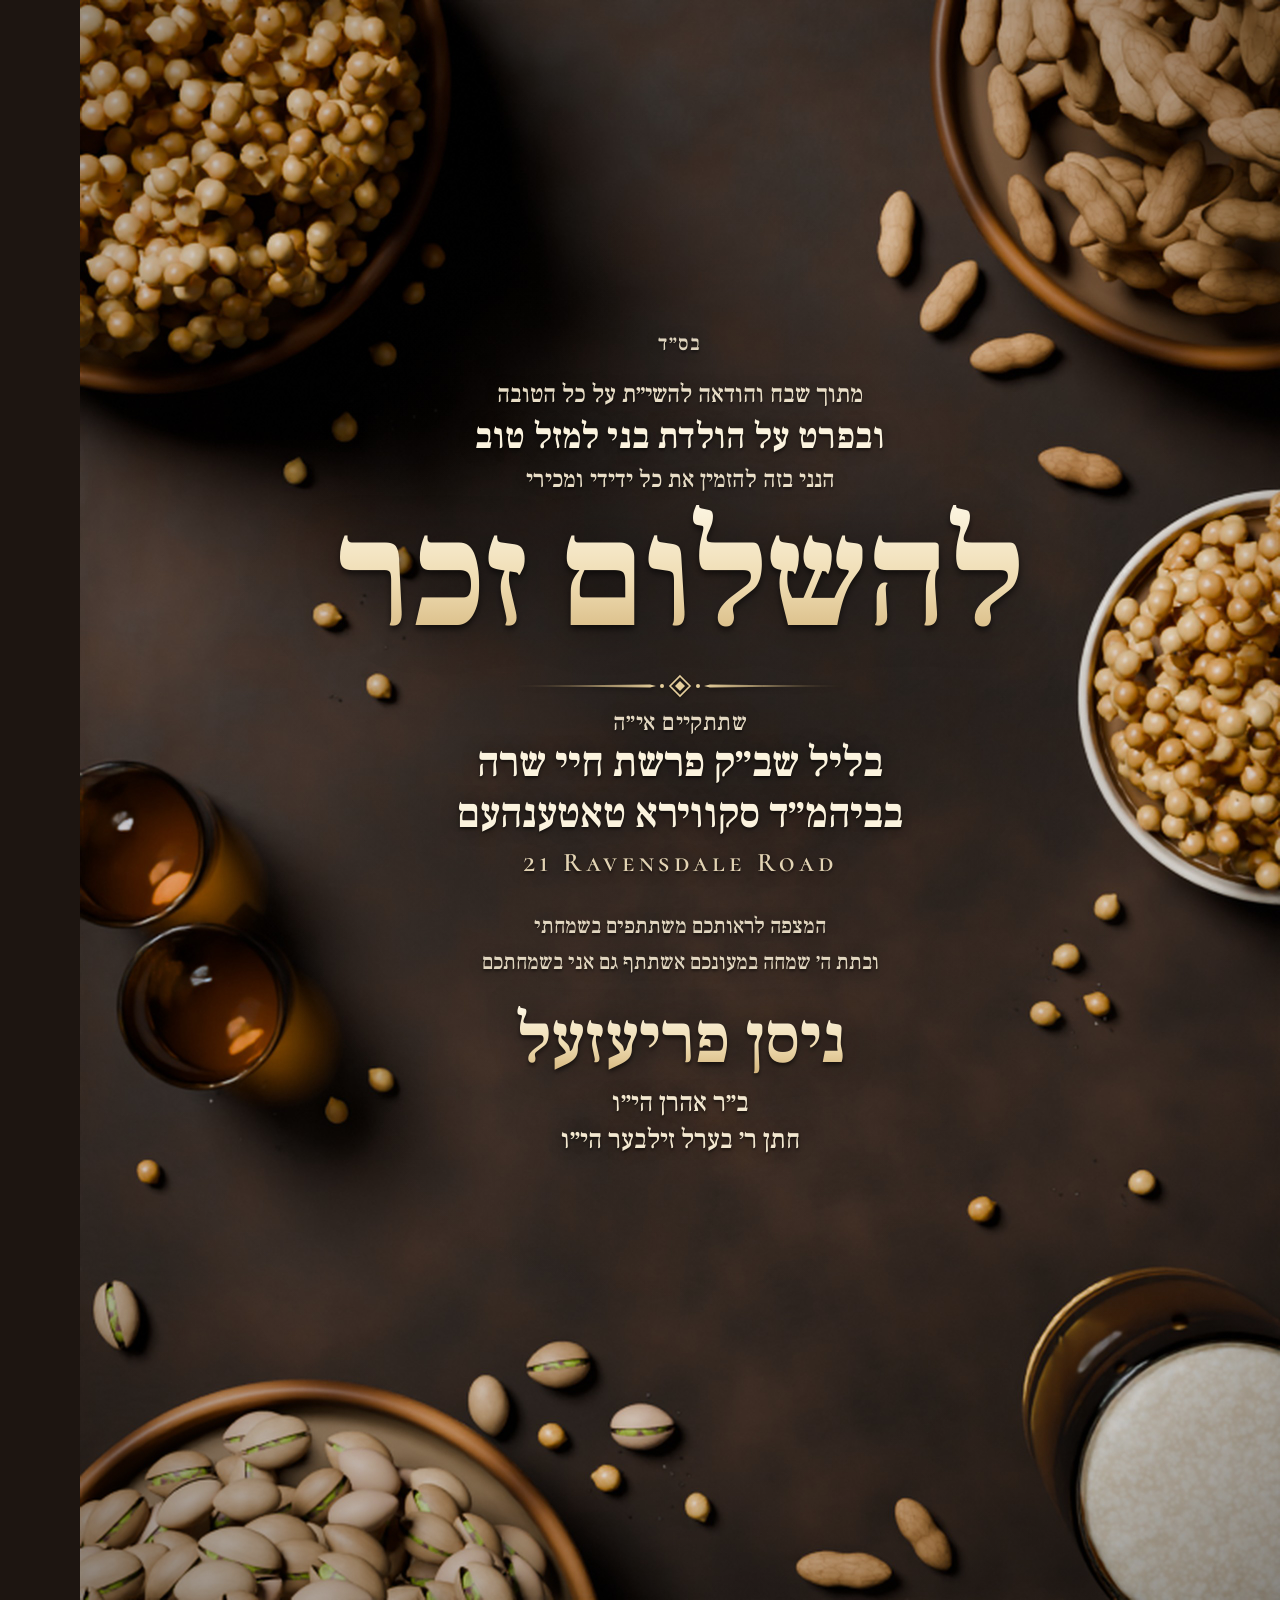
==== commit 0e3118c9: "Poster: switch to photoreal Blender-rendered table (WIP) Add a Blender/Cycles scene script that buil" ====
--- a/shalom-zachar/index.html
+++ b/shalom-zachar/index.html
@@ -16,7 +16,12 @@
   }
   html,body{margin:0;padding:0;background:#1d1511;}
   #poster{position:relative;width:1200px;height:1600px;overflow:hidden;background:#2c211b;}
-  #scene{position:absolute;inset:0;width:1200px;height:1600px;display:block;}
+  #scene{position:absolute;inset:0;width:1200px;height:1600px;display:block;object-fit:cover;}
+  /* soft photographic vignette + a touch of darkness behind the lettering */
+  .shade{position:absolute;inset:0;pointer-events:none;
+    background:
+      radial-gradient(ellipse 40% 36% at 50% 47%, rgba(10,6,4,.28), rgba(10,6,4,0) 100%),
+      radial-gradient(ellipse 78% 72% at 50% 50%, rgba(0,0,0,0) 58%, rgba(0,0,0,.38) 100%);}
 
   .content{
     position:absolute;left:200px;right:200px;top:0;bottom:0;
@@ -65,7 +70,8 @@
 </head>
 <body>
 <div id="poster">
-  <svg id="scene" viewBox="0 0 1200 1600" xmlns="http://www.w3.org/2000/svg"></svg>
+  <img id="scene" src="table.jpg" alt="">
+  <div class="shade"></div>
 
   <div class="content">
     <div class="bsd">בס״ד</div>
@@ -111,587 +117,5 @@
   </div>
 </div>
 
-<script>
-(() => {
-'use strict';
-const W = 1200, H = 1600;
-const NS = 'http://www.w3.org/2000/svg';
-const svg = document.getElementById('scene');
-
-/* ---------- deterministic randomness ---------- */
-let seed = 0x5a1e7;
-function rnd() {
-  seed |= 0; seed = seed + 0x6D2B79F5 | 0;
-  let t = Math.imul(seed ^ seed >>> 15, 1 | seed);
-  t = t + Math.imul(t ^ t >>> 7, 61 | t) ^ t;
-  return ((t ^ t >>> 14) >>> 0) / 4294967296;
-}
-const R = (a, b) => a + (b - a) * rnd();
-const pick = a => a[Math.floor(rnd() * a.length)];
-const f = n => (Math.round(n * 10) / 10);
-
-/* ---------- svg helpers ---------- */
-function E(tag, attrs = {}, parent) {
-  const e = document.createElementNS(NS, tag);
-  for (const k in attrs) e.setAttribute(k, attrs[k]);
-  if (parent) parent.appendChild(e);
-  return e;
-}
-let uid = 0;
-const nid = p => p + (uid++);
-const defs = E('defs', {}, svg);
-
-function grad(type, stops, attrs = {}) {
-  const g = E(type === 'r' ? 'radialGradient' : 'linearGradient', Object.assign({ id: nid('g') }, attrs), defs);
-  for (const [o, c, a] of stops) E('stop', { offset: o, 'stop-color': c, 'stop-opacity': a == null ? 1 : a }, g);
-  return `url(#${g.id})`;
-}
-function filter(id, inner, attrs = {}) {
-  const fl = E('filter', Object.assign({ id, 'color-interpolation-filters': 'sRGB' }, attrs), defs);
-  fl.innerHTML = inner;
-  return `url(#${id})`;
-}
-function smooth(p) {
-  const n = p.length;
-  let d = `M${f(p[0][0])} ${f(p[0][1])}`;
-  for (let i = 0; i < n; i++) {
-    const p0 = p[(i - 1 + n) % n], p1 = p[i], p2 = p[(i + 1) % n], p3 = p[(i + 2) % n];
-    d += `C${f(p1[0] + (p2[0] - p0[0]) / 6)} ${f(p1[1] + (p2[1] - p0[1]) / 6)} ${f(p2[0] - (p3[0] - p1[0]) / 6)} ${f(p2[1] - (p3[1] - p1[1]) / 6)} ${f(p2[0])} ${f(p2[1])}`;
-  }
-  return d + 'Z';
-}
-function smoothOpen(p) {
-  const n = p.length;
-  let d = `M${f(p[0][0])} ${f(p[0][1])}`;
-  for (let i = 0; i < n - 1; i++) {
-    const p0 = p[Math.max(i - 1, 0)], p1 = p[i], p2 = p[i + 1], p3 = p[Math.min(i + 2, n - 1)];
-    d += `C${f(p1[0] + (p2[0] - p0[0]) / 6)} ${f(p1[1] + (p2[1] - p0[1]) / 6)} ${f(p2[0] - (p3[0] - p1[0]) / 6)} ${f(p2[1] - (p3[1] - p1[1]) / 6)} ${f(p2[0])} ${f(p2[1])}`;
-  }
-  return d;
-}
-/* local -> world mapper (rotation applied to geometry so gradients keep a fixed light direction) */
-function mk(x, y, a, s) {
-  const c = Math.cos(a), sn = Math.sin(a);
-  return ([px, py]) => [x + (px * c - py * sn) * s, y + (px * sn + py * c) * s];
-}
-
-/* ---------- shared filters ---------- */
-const BLUR2 = filter('blur2', '<feGaussianBlur stdDeviation="2"/>', { x: '-20%', y: '-20%', width: '140%', height: '140%' });
-const BLUR3 = filter('blur3', '<feGaussianBlur stdDeviation="3.2"/>', { x: '-20%', y: '-20%', width: '140%', height: '140%' });
-const BLUR8 = filter('blur8', '<feGaussianBlur stdDeviation="8"/>', { x: '-30%', y: '-30%', width: '160%', height: '160%' });
-const BLUR22 = filter('blur22', '<feGaussianBlur stdDeviation="22"/>', { x: '-40%', y: '-40%', width: '180%', height: '180%' });
-
-/* ---------- layer helper: blurred contact shadows + items ---------- */
-function makeLayer(parent, shadowOpacity = .62, dx = 3, dy = 4.5, blur = BLUR3) {
-  const wrap = E('g', {}, parent);
-  const sh = E('g', { filter: blur, opacity: shadowOpacity }, wrap);
-  const g = E('g', {}, wrap);
-  return {
-    g,
-    sh(d, k = 1) { E('path', { d, fill: '#0b0604', transform: `translate(${dx * k} ${dy * k})` }, sh); }
-  };
-}
-
-/* =========================================================
-   TABLE / BACKGROUND
-   ========================================================= */
-const bg = E('g', {}, svg);
-E('rect', { width: W, height: H, fill: '#2b201a' }, bg);
-E('rect', { width: W, height: H, fill: grad('r', [[0, '#4a382d'], [.55, '#33261f'], [1, '#1c1410']], { cx: .5, cy: .45, r: .75 }) }, bg);
-
-const MOTTLE_L = filter('mottleL', `
-  <feTurbulence type="fractalNoise" baseFrequency="0.0042" numOctaves="5" seed="8"/>
-  <feColorMatrix type="matrix" values="0 0 0 0 0.45  0 0 0 0 0.35  0 0 0 0 0.28  2.4 0 0 0 -1.12"/>`,
-  { x: 0, y: 0, width: '100%', height: '100%' });
-const MOTTLE_D = filter('mottleD', `
-  <feTurbulence type="fractalNoise" baseFrequency="0.006" numOctaves="5" seed="21"/>
-  <feColorMatrix type="matrix" values="0 0 0 0 0.05  0 0 0 0 0.035  0 0 0 0 0.025  2.3 0 0 0 -1.0"/>`,
-  { x: 0, y: 0, width: '100%', height: '100%' });
-const STONE = filter('stone', `
-  <feTurbulence type="fractalNoise" baseFrequency="0.035" numOctaves="3" seed="4"/>
-  <feColorMatrix type="matrix" values="0 0 0 0 0.6  0 0 0 0 0.48  0 0 0 0 0.38  2.6 0 0 0 -1.35"/>`,
-  { x: 0, y: 0, width: '100%', height: '100%' });
-const GRAIN = filter('grain', `
-  <feTurbulence type="fractalNoise" baseFrequency="0.85" numOctaves="2" seed="13"/>
-  <feColorMatrix type="matrix" values="0 0 0 0 0.75  0 0 0 0 0.65  0 0 0 0 0.55  2.2 0 0 0 -1.1"/>`,
-  { x: 0, y: 0, width: '100%', height: '100%' });
-const GRAIN_D = filter('grainD', `
-  <feTurbulence type="fractalNoise" baseFrequency="0.7" numOctaves="2" seed="29"/>
-  <feColorMatrix type="matrix" values="0 0 0 0 0  0 0 0 0 0  0 0 0 0 0  2.4 0 0 0 -1.15"/>`,
-  { x: 0, y: 0, width: '100%', height: '100%' });
-
-E('rect', { width: W, height: H, filter: MOTTLE_L, opacity: .85 }, bg);
-E('rect', { width: W, height: H, filter: MOTTLE_D, opacity: .9 }, bg);
-E('rect', { width: W, height: H, filter: STONE, opacity: .35 }, bg);
-E('rect', { width: W, height: H, filter: GRAIN, opacity: .22 }, bg);
-E('rect', { width: W, height: H, filter: GRAIN_D, opacity: .35 }, bg);
-
-/* faint scratches */
-{
-  const sc = E('g', { opacity: .16, stroke: '#b89b80', 'stroke-width': .7, fill: 'none', 'stroke-linecap': 'round' }, bg);
-  for (let i = 0; i < 26; i++) {
-    const x = R(0, W), y = R(0, H), a = R(-.6, .6) + (rnd() < .5 ? 0 : Math.PI / 2), l = R(30, 140);
-    E('path', { d: `M${f(x)} ${f(y)} q${f(Math.cos(a) * l / 2 + R(-6, 6))} ${f(Math.sin(a) * l / 2 + R(-6, 6))} ${f(Math.cos(a) * l)} ${f(Math.sin(a) * l)}`, opacity: R(.3, 1) }, sc);
-  }
-}
-
-/* warm pool of light behind the text */
-E('ellipse', { cx: 600, cy: 760, rx: 470, ry: 560, fill: grad('r', [[0, '#b07a52', .22], [.6, '#8a5d3e', .08], [1, '#000', 0]]) }, bg);
-
-/* ---------- ring stain (like a glass was put down) ---------- */
-{
-  const RING = filter('ringWobble', `
-    <feTurbulence type="fractalNoise" baseFrequency="0.028" numOctaves="2" seed="5" result="n"/>
-    <feDisplacementMap in="SourceGraphic" in2="n" scale="9" xChannelSelector="R" yChannelSelector="G"/>
-    <feGaussianBlur stdDeviation="0.8"/>`, { x: '-10%', y: '-10%', width: '120%', height: '120%' });
-  const st = E('g', { filter: RING }, bg);
-  const cx = 742, cy = 488, r = 146;
-  E('circle', { cx, cy, r: r - 6, fill: '#000', opacity: .07 }, st);
-  E('circle', { cx, cy, r, fill: 'none', stroke: '#0e0806', 'stroke-width': 4.5, opacity: .55 }, st);
-  E('circle', { cx: cx + 2, cy: cy + 1, r: r - 9, fill: 'none', stroke: '#0e0806', 'stroke-width': 2, opacity: .25 }, st);
-  E('path', { d: `M${cx - r + 14} ${cy + 60} A ${r - 10} ${r - 10} 0 0 0 ${cx + 40} ${cy + r - 16}`, fill: 'none', stroke: '#0e0806', 'stroke-width': 7, opacity: .18 }, st);
-}
-
-/* =========================================================
-   WOOD BOWL
-   ========================================================= */
-function woodFilter(idn, seedN, tone) {
-  const [r0, g0, b0, r1, g1, b1] = tone;
-  return filter(idn, `
-    <feTurbulence type="fractalNoise" baseFrequency="0.0032 0.052" numOctaves="4" seed="${seedN}" result="t"/>
-    <feComponentTransfer in="t" result="b"><feFuncR type="table" tableValues="0 .55 .25 .85 .35 1 .45 .75 .2 .6"/></feComponentTransfer>
-    <feColorMatrix in="b" type="matrix" values="${r1 - r0} 0 0 0 ${r0}  ${g1 - g0} 0 0 0 ${g0}  ${b1 - b0} 0 0 0 ${b0}  0 0 0 0 1" result="w"/>
-    <feTurbulence type="fractalNoise" baseFrequency="0.9 0.06" numOctaves="2" seed="${seedN + 3}" result="p"/>
-    <feColorMatrix in="p" type="matrix" values="0 0 0 0 0  0 0 0 0 0  0 0 0 0 0  1.6 0 0 0 -0.78" result="pa"/>
-    <feComposite in="pa" in2="w" operator="over"/>`, { x: 0, y: 0, width: '100%', height: '100%' });
-}
-
-function woodBowl(cx, cy, Rr, opt) {
-  const g = E('g', {}, svg);
-  const rimIn = Rr * 0.9;          // inner edge of the rim top
-  const fillR = Rr * (opt.fill || 0.8); // where the contents surface meets the wall
-
-  // cast shadow on the table
-  E('circle', { cx: cx + Rr * .08, cy: cy + Rr * .12, r: Rr * 1.0, fill: '#000', opacity: .72, filter: BLUR22 }, g);
-  E('circle', { cx: cx + Rr * .03, cy: cy + Rr * .045, r: Rr * 1.0, fill: '#000', opacity: .6, filter: BLUR8 }, g);
-
-  // body with wood grain
-  const clipId = nid('bc');
-  const cp = E('clipPath', { id: clipId }, defs);
-  E('circle', { cx, cy, r: Rr }, cp);
-  const body = E('g', { 'clip-path': `url(#${clipId})` }, g);
-  const wf = woodFilter(nid('wood'), opt.seed || 3, opt.tone || [.33, .19, .09, .72, .47, .25]);
-  E('rect', { x: cx - Rr * 1.5, y: cy - Rr * 1.5, width: Rr * 3, height: Rr * 3, filter: wf, transform: `rotate(${opt.grain || 20} ${cx} ${cy})` }, body);
-
-  // rounded outer edge
-  E('circle', { cx, cy, r: Rr, fill: grad('r', [[.86, '#000', 0], [.95, '#000', .25], [1, '#000', .65]]) }, body);
-  // directional light on the outer lip
-  E('circle', { cx, cy, r: Rr, fill: grad('l', [[0, '#ffe2b8', .22], [.5, '#ffe2b8', 0], [1, '#000', .25]], { x1: 0, y1: 0, x2: 1, y2: 1 }) }, body);
-
-  // inner wall: lit on the far (bottom-right) side, shaded near the light
-  E('circle', { cx, cy, r: rimIn, fill: grad('l', [[0, '#120804', .62], [.45, '#1a0d06', .3], [1, '#ffd9a8', .12]], { x1: .1, y1: .1, x2: .9, y2: .9 }) }, body);
-  E('circle', { cx, cy, r: rimIn, fill: grad('r', [[.75, '#000', .0], [.93, '#000', .18], [1, '#000', .35]]) }, body);
-  // rim edge highlights
-  E('circle', { cx, cy, r: rimIn + 1.2, fill: 'none', stroke: grad('l', [[0, '#3a1f0e', .2], [.55, '#ffe3bd', .15], [1, '#fff1d6', .75]], { x1: 0, y1: 0, x2: 1, y2: 1 }), 'stroke-width': 2.2 }, body);
-  E('circle', { cx, cy, r: Rr * .955, fill: 'none', stroke: grad('l', [[0, '#fff0d2', .55], [.45, '#fff0d2', .08], [1, '#fff0d2', 0]], { x1: 0, y1: 0, x2: 1, y2: 1 }), 'stroke-width': 2.5 }, body);
-
-  // contents
-  const cClip = nid('cc');
-  const cc = E('clipPath', { id: cClip }, defs);
-  E('circle', { cx, cy, r: fillR + Rr * .04 }, cc);
-  const contents = E('g', {}, g);
-  const low = E('g', { 'clip-path': `url(#${cClip})` }, contents);
-  // dark bottom of the bowl
-  E('circle', { cx, cy, r: fillR + Rr * .04, fill: opt.base || '#1e110a' }, low);
-  E('circle', { cx, cy, r: fillR + Rr * .04, fill: grad('r', [[0, '#000', .1], [1, '#000', .6]]) }, low);
-
-  const L = opt.layers || 4;
-  const layers = [];
-  for (let i = 0; i < L; i++) layers.push(makeLayer(i < L - 1 ? low : contents, .6, opt.sdx || 3, opt.sdy || 4.5));
-  const items = [];
-  for (let i = 0; i < opt.count; i++) {
-    const rr = Math.sqrt(rnd()) * fillR * (opt.spread || 0.98);
-    const t = rnd() * Math.PI * 2;
-    items.push({ x: cx + Math.cos(t) * rr, y: cy + Math.sin(t) * rr, d: rr / fillR });
-  }
-  // outer items first, centre items on top -> mound
-  items.sort((a, b) => b.d - a.d + R(-.35, .35));
-  items.forEach((it, i) => {
-    const li = Math.min(L - 1, Math.floor(i / items.length * L));
-    const lift = 1 + (opt.mound || .1) * (1 - it.d);
-    opt.draw(layers[li], it.x, it.y, R(0, Math.PI * 2), lift, it.d);
-  });
-  // ambient occlusion where the pile meets the wall (stronger on the side nearest the light)
-  E('circle', { cx: cx + fillR * .05, cy: cy + fillR * .05, r: fillR * 1.12, fill: grad('r', [[.55, '#000', 0], [.82, '#000', .28], [1, '#000', .7]]) , 'clip-path': `url(#${clipId})` }, g);
-  E('circle', { cx: cx - fillR * .12, cy: cy - fillR * .12, r: fillR * .75, fill: grad('r', [[0, '#fff3dc', .12], [1, '#fff3dc', 0]]) }, g);
-  return g;
-}
-
-/* =========================================================
-   FOOD ITEMS
-   ========================================================= */
-
-/* ---- pistachio ---- */
-const PIST_SHELL = [
-  grad('r', [[0, '#f6ebd2'], [.42, '#e0c79f'], [.78, '#c2a175'], [1, '#9b7a50']], { cx: .36, cy: .3, r: .78 }),
-  grad('r', [[0, '#f3e3c6'], [.42, '#dcbf93'], [.78, '#bb9668'], [1, '#93704a']], { cx: .36, cy: .3, r: .78 }),
-  grad('r', [[0, '#f8eedb'], [.45, '#e6d0ac'], [.8, '#c8aa80'], [1, '#a2825a']], { cx: .36, cy: .3, r: .78 }),
-  grad('r', [[0, '#efdcc0'], [.42, '#d7b78e'], [.78, '#b48e63'], [1, '#8b6844']], { cx: .36, cy: .3, r: .78 }),
-];
-const PIST_KERNEL = [
-  grad('r', [[0, '#c9d86e'], [.45, '#a3bb4a'], [.8, '#7b9236'], [1, '#6a4a56']], { r: .6 }),
-  grad('r', [[0, '#b9cf5d'], [.45, '#93ad3d'], [.8, '#6f8530'], [1, '#62404f']], { r: .6 }),
-  grad('r', [[0, '#d2dc7a'], [.5, '#a9bf52'], [.85, '#857a3d'], [1, '#704a5a']], { r: .6 }),
-];
-const HILITE = grad('r', [[0, '#fffaf0', .75], [1, '#fffaf0', 0]]);
-
-function pistachio(layer, x, y, a, s, opts = {}) {
-  const A = 22, B = 15.5;
-  const m = mk(x, y, a, s);
-  const out = [];
-  for (let i = 0; i < 30; i++) {
-    const t = i / 30 * Math.PI * 2, c = Math.cos(t), sn = Math.sin(t);
-    out.push([A * c * (1 + 0.06 * Math.max(0, c) ** 6), B * sn * (1 - 0.17 * c) * R(.985, 1.015)]);
-  }
-  const d = smooth(out.map(m));
-  layer.sh(d);
-  const g = layer.g;
-  E('path', { d, fill: pick(PIST_SHELL), stroke: 'rgba(88,58,30,.55)', 'stroke-width': .9 }, g);
-  // subtle shell striations
-  for (const sgn of [-1, 1]) {
-    const yy = sgn * B * R(.45, .62);
-    E('path', { d: smoothOpen([[-A * .72, yy * .8], [0, yy * 1.05], [A * .7, yy * .7]].map(m)), fill: 'none', stroke: 'rgba(150,112,70,.32)', 'stroke-width': .8 }, g);
-  }
-  const open = opts.open != null ? opts.open : rnd() < .78;
-  if (open) {
-    const y0 = R(-.22, .22) * B, w = R(.16, .34) * B;
-    const x0 = -A * R(.45, .62), x1 = A * R(.72, .86);
-    const top = [], bot = [];
-    for (let i = 0; i <= 10; i++) {
-      const u = i / 10, xx = x0 + (x1 - x0) * u, ww = w * Math.pow(Math.sin(Math.PI * u), .7) * (1 - .25 * u);
-      top.push([xx, y0 - ww]); bot.unshift([xx, y0 + ww * .9]);
-    }
-    const lens = smoothOpen(top.concat(bot).map(m)) + 'Z';
-    E('path', { d: lens, fill: 'none', stroke: '#4a321c', 'stroke-width': 2.6 * s, 'stroke-linejoin': 'round' }, g);
-    E('path', { d: lens, fill: pick(PIST_KERNEL), stroke: '#6b4758', 'stroke-width': 1.1 * s, 'stroke-opacity': .85 }, g);
-    E('path', { d: smoothOpen([[x0 + (x1 - x0) * .25, y0 - w * .25], [x0 + (x1 - x0) * .6, y0 - w * .35]].map(m)), fill: 'none', stroke: 'rgba(240,250,190,.6)', 'stroke-width': 1.1, 'stroke-linecap': 'round' }, g);
-  } else {
-    E('path', { d: smoothOpen([[-A * .85, 0], [-A * .2, R(-1.2, 1.2)], [A * .4, R(-1, 1)], [A * .92, 0]].map(m)), fill: 'none', stroke: 'rgba(80,52,26,.7)', 'stroke-width': 1.1 }, g);
-  }
-  // specular highlight (world space top-left)
-  E('ellipse', { cx: f(x - 6 * s), cy: f(y - 6 * s), rx: 7 * s, ry: 4 * s, fill: HILITE, opacity: .45, transform: `rotate(${f(a * 57.3 % 180)} ${f(x - 6 * s)} ${f(y - 6 * s)})` }, g);
-}
-
-/* empty half shell lying on the table */
-const SHELL_IN = grad('r', [[0, '#6f5236'], [.55, '#a58560'], [1, '#e2cba5']], { cx: .62, cy: .66, r: .75 });
-function pistShell(layer, x, y, a, s) {
-  const A = 21, B = 13;
-  const m = mk(x, y, a, s);
-  const out = [];
-  for (let i = 0; i < 26; i++) {
-    const t = i / 26 * Math.PI * 2, c = Math.cos(t), sn = Math.sin(t);
-    out.push([A * c, B * sn * (1 - 0.18 * c)]);
-  }
-  const d = smooth(out.map(m));
-  layer.sh(d, .6);
-  E('path', { d, fill: SHELL_IN, stroke: '#ead6b2', 'stroke-width': 1.6 * s }, layer.g);
-  E('path', { d, fill: 'none', stroke: 'rgba(70,45,22,.6)', 'stroke-width': .7 }, layer.g);
-}
-
-/* ---- potato chip (ruffled) ---- */
-const CHIP_PALS = [
-  ['#ffeaa0', '#f3c457', '#d9952f'],
-  ['#fbe08c', '#ecb447', '#cc8426'],
-  ['#fde39a', '#f0c05a', '#d8923a'],
-  ['#fff0b8', '#f6d47a', '#e3a848'],
-  ['#f6d27a', '#e3a23c', '#bf7622'],
-  ['#ffe9a8', '#f4c860', '#e0a040'],
-];
-const CHIP_EDGE = grad('r', [[0, '#7a4310', 0], [.68, '#7a4310', 0], [1, '#7a4310', .38]]);
-const CHIP_SHEEN = grad('r', [[0, '#fffbe8', .55], [1, '#fffbe8', 0]]);
-function chip(layer, x, y, a, s, opts = {}) {
-  const r0 = opts.r || R(34, 46);
-  const m = mk(x, y, a, s);
-  const n = 18, pts = [];
-  const squash = R(.78, .95);
-  for (let i = 0; i < n; i++) {
-    const t = i / n * Math.PI * 2;
-    const rr = r0 * R(.88, 1.06) * (1 + .05 * Math.sin(3 * t + a));
-    pts.push([Math.cos(t) * rr, Math.sin(t) * rr * squash]);
-  }
-  const wp = pts.map(m);
-  const d = smooth(wp);
-  layer.sh(d, 1.15);
-  const pal = pick(CHIP_PALS);
-  const ang = R(0, 360);
-  const g = layer.g;
-  E('path', { d, fill: grad('l', [[0, pal[0]], [.5, pal[1]], [1, pal[2]]], { gradientTransform: `rotate(${f(ang)} .5 .5)` }) }, g);
-  const cid = nid('ch');
-  const cp = E('clipPath', { id: cid }, defs);
-  E('path', { d }, cp);
-  const inner = E('g', { 'clip-path': `url(#${cid})` }, g);
-  // ridges
-  if (opts.ruffled !== false && rnd() < .8) {
-    const th = R(0, Math.PI);
-    const dir = [Math.cos(th), Math.sin(th)], per = [-dir[1], dir[0]];
-    const sp = R(6.5, 8) * s, L = r0 * 1.3 * s;
-    for (let k = -8; k <= 8; k++) {
-      const pl = [], pd = [];
-      for (let u = -L; u <= L; u += L / 5) {
-        const wv = Math.sin(u / (9 * s) + k) * 1.4 * s;
-        const off = k * sp + wv;
-        pl.push([x + dir[0] * u + per[0] * off, y + dir[1] * u + per[1] * off]);
-        pd.push([x + dir[0] * u + per[0] * (off + sp * .45), y + dir[1] * u + per[1] * (off + sp * .45)]);
-      }
-      E('path', { d: smoothOpen(pl), fill: 'none', stroke: '#fff6d2', 'stroke-opacity': .36, 'stroke-width': 2.2 * s }, inner);
-      E('path', { d: smoothOpen(pd), fill: 'none', stroke: '#a8661c', 'stroke-opacity': .22, 'stroke-width': 2 * s }, inner);
-    }
-  }
-  // browned bits
-  const spots = Math.floor(R(0, 4));
-  for (let i = 0; i < spots; i++) {
-    const p = m([R(-.6, .6) * r0, R(-.5, .5) * r0 * squash]);
-    E('ellipse', { cx: f(p[0]), cy: f(p[1]), rx: f(R(2, 6) * s), ry: f(R(1.5, 4) * s), fill: '#9c5a1c', opacity: R(.2, .4) }, inner);
-  }
-  // seasoning specks
-  for (let i = 0; i < 6; i++) {
-    const p = m([R(-.7, .7) * r0, R(-.6, .6) * r0 * squash]);
-    E('circle', { cx: f(p[0]), cy: f(p[1]), r: f(R(.5, 1.1) * s), fill: rnd() < .5 ? '#c27a2e' : '#fff8e0', opacity: .6 }, inner);
-  }
-  E('path', { d, fill: CHIP_EDGE }, inner);
-  const sp = m([R(-.3, .1) * r0, R(-.35, 0) * r0]);
-  E('ellipse', { cx: f(sp[0]), cy: f(sp[1]), rx: f(r0 * .38 * s), ry: f(r0 * .2 * s), fill: CHIP_SHEEN, opacity: .7, transform: `rotate(${f(R(-40, 40))} ${f(sp[0])} ${f(sp[1])})` }, inner);
-  E('path', { d, fill: 'none', stroke: '#b5772c', 'stroke-opacity': .6, 'stroke-width': 1.1 }, g);
-}
-
-/* ---- chickpea (arbes) ---- */
-const PEA = [
-  grad('r', [[0, '#fbe6ae'], [.42, '#e9c37a'], [.78, '#cb974b'], [1, '#9b6a2d']], { cx: .36, cy: .32, r: .75 }),
-  grad('r', [[0, '#f7dfa0'], [.42, '#e2b86b'], [.78, '#c28a40'], [1, '#916027']], { cx: .36, cy: .32, r: .75 }),
-  grad('r', [[0, '#fdebba'], [.45, '#eccb88'], [.8, '#d1a258'], [1, '#a27336']], { cx: .36, cy: .32, r: .75 }),
-];
-function chickpea(layer, x, y, a, s) {
-  const r = R(10.5, 12.5);
-  const m = mk(x, y, a, s);
-  const pts = [[r * 1.1, 0]];
-  const n = 11;
-  for (let i = 1; i < n; i++) {
-    const t = i / n * Math.PI * 2;
-    const k = (i === 1 || i === n - 1) ? .95 : R(.94, 1.05);
-    pts.push([Math.cos(t) * r * k, Math.sin(t) * r * k * .96]);
-  }
-  const d = smooth(pts.map(m));
-  layer.sh(d, .7);
-  const g = layer.g;
-  E('path', { d, fill: pick(PEA), stroke: 'rgba(110,70,25,.45)', 'stroke-width': .7 }, g);
-  E('path', { d: smoothOpen([[r * 1.0, 0], [r * .6, r * .1], [r * .25, r * .35]].map(m)), fill: 'none', stroke: 'rgba(115,72,24,.4)', 'stroke-width': .8 }, g);
-  if (rnd() < .6) E('path', { d: smoothOpen([[r * .9, -r * .35], [r * .2, -r * .62], [-r * .5, -r * .55]].map(m)), fill: 'none', stroke: 'rgba(130,85,30,.3)', 'stroke-width': .8 }, g);
-  E('ellipse', { cx: f(x - r * .35 * s), cy: f(y - r * .4 * s), rx: f(3.2 * s), ry: f(2 * s), fill: HILITE, opacity: .8 }, g);
-  if (rnd() < .5) E('path', { d: smoothOpen([[-r * .7, r * .1], [-r * .2, r * .5], [r * .3, r * .7]].map(m)), fill: 'none', stroke: 'rgba(120,78,28,.28)', 'stroke-width': .8 }, g);
-  if (rnd() < .25) E('circle', { cx: f(x + R(-.5, .5) * r * s), cy: f(y + R(-.5, .5) * r * s), r: f(R(.5, .9) * s), fill: '#fffaf0', opacity: .8 }, g);
-}
-
-/* ---- blanched peanut ---- */
-const NUT = [
-  grad('r', [[0, '#fdf4de'], [.42, '#f1ddb0'], [.78, '#dcbb80'], [1, '#b38b52']], { cx: .36, cy: .32, r: .78 }),
-  grad('r', [[0, '#fbefd2'], [.42, '#ecd3a0'], [.78, '#d4af70'], [1, '#a98048']], { cx: .36, cy: .32, r: .78 }),
-  grad('r', [[0, '#fff8e8'], [.45, '#f4e3bd'], [.8, '#e0c48e'], [1, '#bd965c']], { cx: .36, cy: .32, r: .78 }),
-];
-function peanut(layer, x, y, a, s) {
-  const A = R(14, 16.5), B = R(9.5, 11);
-  const m = mk(x, y, a, s);
-  const half = rnd() < .45;
-  const pts = [];
-  for (let i = 0; i < 24; i++) {
-    const t = i / 24 * Math.PI * 2, c = Math.cos(t), sn = Math.sin(t);
-    pts.push([A * c * (1 + .04 * c), B * sn * (sn > 0 ? .86 : 1) * (1 - .08 * c)]);
-  }
-  const d = smooth(pts.map(m));
-  layer.sh(d, .75);
-  const g = layer.g;
-  E('path', { d, fill: pick(NUT), stroke: 'rgba(130,95,50,.45)', 'stroke-width': .7 }, g);
-  if (half) {
-    // flat inner face with germ
-    const gm = m([-A * .72, 0]);
-    E('ellipse', { cx: f(gm[0]), cy: f(gm[1]), rx: f(3.2 * s), ry: f(2.2 * s), fill: '#e2c48d', stroke: 'rgba(140,100,50,.5)', 'stroke-width': .6 }, g);
-    E('path', { d: smoothOpen([[-A * .6, 0], [0, B * .08], [A * .6, 0]].map(m)), fill: 'none', stroke: 'rgba(160,120,70,.35)', 'stroke-width': .8 }, g);
-  } else {
-    E('path', { d: smoothOpen([[-A * .88, B * .05], [-A * .2, B * .14], [A * .5, B * .08], [A * .9, 0]].map(m)), fill: 'none', stroke: 'rgba(150,108,55,.55)', 'stroke-width': .95 }, g);
-  }
-  if (rnd() < .3) {
-    const p = m([R(-.4, .4) * A, R(-.3, .3) * B]);
-    E('path', { d: smooth(Array.from({ length: 7 }, (_, i) => { const t = i / 7 * 6.283; const rr = R(1.5, 4) * s; return [p[0] + Math.cos(t) * rr, p[1] + Math.sin(t) * rr]; })), fill: '#9a5536', opacity: R(.45, .75) }, g);
-  }
-  E('ellipse', { cx: f(x - A * .3 * s), cy: f(y - B * .4 * s), rx: f(5 * s), ry: f(2.6 * s), fill: HILITE, opacity: .5, transform: `rotate(${f(a * 57.3 % 180)} ${f(x - A * .3 * s)} ${f(y - B * .4 * s)})` }, g);
-}
-
-/* =========================================================
-   BEER MUG (top view)
-   ========================================================= */
-function beer(cx, cy, Rr) {
-  const g = E('g', {}, svg);
-  // shadow + wet ring
-  E('circle', { cx: cx + Rr * .1, cy: cy + Rr * .14, r: Rr * 1.02, fill: '#000', opacity: .7, filter: BLUR22 }, g);
-  // handle (thick glass)
-  const hg = E('g', {}, g);
-  const ha = Math.PI * .2;
-  const hx = cx + Math.cos(ha) * Rr * 1.12, hy = cy + Math.sin(ha) * Rr * 1.12;
-  E('path', { d: `M${f(cx + Math.cos(ha - .32) * Rr * .95)} ${f(cy + Math.sin(ha - .32) * Rr * .95)} Q ${f(hx + Math.cos(ha) * Rr * .55)} ${f(hy + Math.sin(ha) * Rr * .55)} ${f(cx + Math.cos(ha + .32) * Rr * .95)} ${f(cy + Math.sin(ha + .32) * Rr * .95)}`, fill: 'none', stroke: 'rgba(225,215,195,.22)', 'stroke-width': Rr * .2, 'stroke-linecap': 'round' }, hg);
-  E('path', { d: `M${f(cx + Math.cos(ha - .32) * Rr * .95)} ${f(cy + Math.sin(ha - .32) * Rr * .95)} Q ${f(hx + Math.cos(ha) * Rr * .55)} ${f(hy + Math.sin(ha) * Rr * .55)} ${f(cx + Math.cos(ha + .32) * Rr * .95)} ${f(cy + Math.sin(ha + .32) * Rr * .95)}`, fill: 'none', stroke: 'rgba(255,255,255,.4)', 'stroke-width': 3, 'stroke-linecap': 'round' }, hg);
-
-  // glass body – the beer column glows amber through the thick walls
-  const inR = Rr * .86;
-  E('circle', { cx, cy, r: Rr, fill: grad('r', [[.84, '#5a3210', .95], [.9, '#a8692a', .75], [.95, '#d9a860', .55], [.985, '#fff4dc', .55], [1, '#ffffff', .25]]) }, g);
-  E('circle', { cx, cy, r: Rr - 1, fill: 'none', stroke: 'rgba(255,248,230,.55)', 'stroke-width': 1.4 }, g);
-  E('circle', { cx, cy, r: inR + 2, fill: 'none', stroke: 'rgba(255,240,210,.35)', 'stroke-width': 1.2 }, g);
-  // beer liquid
-  E('circle', { cx, cy, r: inR, fill: grad('r', [[0, '#c98a36'], [.55, '#8c5218'], [.9, '#4f2a0c'], [1, '#2a1505']], { cx: .55, cy: .55, r: .6 }) }, g);
-
-  // lacy foam via thresholded noise mask
-  const FOAMN = filter(nid('foamN'), `
-    <feTurbulence type="fractalNoise" baseFrequency="0.045" numOctaves="3" seed="17"/>
-    <feColorMatrix type="matrix" values="1 0 0 0 0  1 0 0 0 0  1 0 0 0 0  0 0 0 0 1"/>
-    <feComponentTransfer><feFuncR type="discrete" tableValues="0 0 .55 1 1 1 1 1 1 1"/><feFuncG type="discrete" tableValues="0 0 .55 1 1 1 1 1 1 1"/><feFuncB type="discrete" tableValues="0 0 .55 1 1 1 1 1 1 1"/></feComponentTransfer>
-    <feGaussianBlur stdDeviation="2"/>`, { x: 0, y: 0, width: '100%', height: '100%' });
-  const mid = nid('foamM');
-  const mask = E('mask', { id: mid, maskUnits: 'userSpaceOnUse', x: cx - Rr, y: cy - Rr, width: Rr * 2, height: Rr * 2 }, defs);
-  E('rect', { x: cx - Rr, y: cy - Rr, width: Rr * 2, height: Rr * 2, filter: FOAMN }, mask);
-  E('circle', { cx, cy, r: inR, fill: 'none', stroke: '#fff', 'stroke-width': Rr * .1, filter: BLUR3 }, mask);
-  const clipId = nid('bm');
-  const cp = E('clipPath', { id: clipId }, defs);
-  E('circle', { cx, cy, r: inR }, cp);
-  const foam = E('g', { mask: `url(#${mid})`, 'clip-path': `url(#${clipId})` }, g);
-  E('circle', { cx, cy, r: inR, fill: grad('r', [[0, '#efe2c6'], [.5, '#e2cfa8'], [.85, '#c9ab7a'], [1, '#a98457']], { cx: .44, cy: .42, r: .64 }) }, foam);
-  // foam texture
-  const FT = filter(nid('foamT'), `
-    <feTurbulence type="fractalNoise" baseFrequency="0.22" numOctaves="2" seed="31"/>
-    <feColorMatrix type="matrix" values="0 0 0 0 .45  0 0 0 0 .32  0 0 0 0 .18  1.8 0 0 0 -.8"/>`, { x: 0, y: 0, width: '100%', height: '100%' });
-  E('rect', { x: cx - Rr, y: cy - Rr, width: Rr * 2, height: Rr * 2, filter: FT, opacity: .55 }, foam);
-  const FV = filter(nid('foamV'), `
-    <feTurbulence type="fractalNoise" baseFrequency="0.018" numOctaves="3" seed="44"/>
-    <feColorMatrix type="matrix" values="0 0 0 0 .55  0 0 0 0 .38  0 0 0 0 .2  2.2 0 0 0 -1.05"/>`, { x: 0, y: 0, width: '100%', height: '100%' });
-  E('rect', { x: cx - Rr, y: cy - Rr, width: Rr * 2, height: Rr * 2, filter: FV, opacity: .7 }, foam);
-  // bubbles
-  const bub = E('g', {}, foam);
-  for (let i = 0; i < 2600; i++) {
-    const rr = Math.sqrt(rnd()) * inR, t = rnd() * 6.283;
-    const bx = cx + Math.cos(t) * rr, by = cy + Math.sin(t) * rr;
-    const q = rnd();
-    const br = q < .8 ? R(.6, 2.2) : q < .97 ? R(2.2, 4.5) : R(4.5, 9);
-    E('circle', { cx: f(bx), cy: f(by), r: f(br), fill: 'rgba(255,250,236,.2)', stroke: 'rgba(118,82,42,' + (br > 2.2 ? .5 : .32) + ')', 'stroke-width': br > 3 ? .8 : .45 }, bub);
-    if (br > 2.4) E('circle', { cx: f(bx - br * .35), cy: f(by - br * .35), r: f(br * .25), fill: 'rgba(255,255,255,.85)' }, bub);
-  }
-  // inner-edge shading & meniscus
-  E('circle', { cx, cy, r: inR, fill: grad('r', [[.72, '#000', 0], [.95, '#2a1405', .32], [1, '#1a0b02', .6]]) }, g);
-  // glass reflections
-  const arc = (a0, a1, rr, w, op) => {
-    const p0 = [cx + Math.cos(a0) * rr, cy + Math.sin(a0) * rr], p1 = [cx + Math.cos(a1) * rr, cy + Math.sin(a1) * rr];
-    E('path', { d: `M${f(p0[0])} ${f(p0[1])} A ${rr} ${rr} 0 0 1 ${f(p1[0])} ${f(p1[1])}`, fill: 'none', stroke: '#fff', 'stroke-opacity': op, 'stroke-width': w, 'stroke-linecap': 'round' }, g);
-  };
-  arc(Math.PI * 1.08, Math.PI * 1.42, Rr * .935, 4.5, .55);
-  arc(Math.PI * 1.5, Math.PI * 1.58, Rr * .935, 3, .35);
-  arc(Math.PI * .05, Math.PI * .32, Rr * .92, 2.5, .25);
-  arc(Math.PI * 1.15, Math.PI * 1.3, Rr * .985, 1.5, .5);
-
-  // condensation drops on the table
-  for (let i = 0; i < 9; i++) {
-    const t = R(Math.PI * .6, Math.PI * 1.4), rr = Rr * R(1.06, 1.3);
-    const dx = cx + Math.cos(t) * rr, dy = cy + Math.sin(t) * rr, dr = R(2, 5.5);
-    E('ellipse', { cx: f(dx + 1), cy: f(dy + 1.4), rx: f(dr), ry: f(dr * .8), fill: '#000', opacity: .35 }, svg);
-    E('ellipse', { cx: f(dx), cy: f(dy), rx: f(dr), ry: f(dr * .8), fill: 'rgba(170,140,110,.18)', stroke: 'rgba(255,240,220,.3)', 'stroke-width': .6 }, svg);
-    E('circle', { cx: f(dx - dr * .3), cy: f(dy - dr * .3), r: f(dr * .25), fill: 'rgba(255,255,255,.7)' }, svg);
-  }
-}
-
-/* =========================================================
-   SHOT GLASS (l'chaim)
-   ========================================================= */
-function shotGlass(cx, cy, Rr) {
-  const g = E('g', {}, svg);
-  E('circle', { cx: cx + Rr * .14, cy: cy + Rr * .2, r: Rr, fill: '#000', opacity: .65, filter: BLUR8 }, g);
-  // amber caustic thrown onto the table on the shadow side
-  E('ellipse', { cx: cx + Rr * .62, cy: cy + Rr * .78, rx: Rr * .55, ry: Rr * .4, fill: grad('r', [[0, '#ffb44a', .55], [1, '#ffb44a', 0]]), filter: BLUR3 }, g);
-  // glass wall
-  E('circle', { cx, cy, r: Rr, fill: grad('r', [[.74, '#5b3410', .6], [.84, '#c9b28c', .3], [.95, '#fff5e0', .45], [1, '#ffffff', .3]]) }, g);
-  // whisky
-  const inR = Rr * .76;
-  E('circle', { cx, cy, r: inR, fill: grad('r', [[0, '#f2b75a'], [.45, '#cf8a2c'], [.85, '#8a4c12'], [1, '#4d2507']], { cx: .58, cy: .6, r: .62 }) }, g);
-  // thick glass base seen through the liquid
-  E('circle', { cx: cx + 3, cy: cy + 4, r: inR * .62, fill: 'none', stroke: 'rgba(255,220,150,.35)', 'stroke-width': 2.5 }, g);
-  E('circle', { cx: cx + 3, cy: cy + 4, r: inR * .62 - 4, fill: 'none', stroke: 'rgba(90,40,5,.35)', 'stroke-width': 2 }, g);
-  E('circle', { cx, cy, r: inR, fill: 'none', stroke: 'rgba(255,240,210,.5)', 'stroke-width': 1.2 }, g);
-  E('circle', { cx, cy, r: Rr - .8, fill: 'none', stroke: 'rgba(255,255,255,.55)', 'stroke-width': 1.3 }, g);
-  const arc = (a0, a1, rr, w, op) => {
-    const p0 = [cx + Math.cos(a0) * rr, cy + Math.sin(a0) * rr], p1 = [cx + Math.cos(a1) * rr, cy + Math.sin(a1) * rr];
-    E('path', { d: `M${f(p0[0])} ${f(p0[1])} A ${rr} ${rr} 0 0 1 ${f(p1[0])} ${f(p1[1])}`, fill: 'none', stroke: '#fff', 'stroke-opacity': op, 'stroke-width': w, 'stroke-linecap': 'round' }, g);
-  };
-  arc(Math.PI * 1.05, Math.PI * 1.45, Rr * .88, 3.5, .6);
-  arc(Math.PI * .1, Math.PI * .35, Rr * .88, 2, .3);
-  E('ellipse', { cx: cx - inR * .35, cy: cy - inR * .38, rx: inR * .22, ry: inR * .1, fill: HILITE, opacity: .55, transform: `rotate(-38 ${f(cx - inR * .35)} ${f(cy - inR * .38)})` }, g);
-}
-
-/* =========================================================
-   COMPOSITION
-   ========================================================= */
-// top-left: pistachios
-woodBowl(92, 118, 268, {
-  count: 470, layers: 5, seed: 3, grain: 28, mound: .16, base: '#6b5233',
-  tone: [.34, .2, .1, .74, .5, .28],
-  draw: (L, x, y, a, s) => pistachio(L, x, y, a, s * R(.92, 1.08)),
-});
-
-// top-right: ruffled potato chips
-woodBowl(1122, 92, 272, {
-  count: 128, layers: 5, seed: 9, grain: -35, mound: .16, spread: .97, base: '#9c6e2c',
-  tone: [.3, .17, .08, .68, .44, .23],
-  draw: (L, x, y, a, s) => chip(L, x, y, a, s * R(.95, 1.12)),
-});
-
-// middle-left: arbes (chickpeas) – the traditional shalom zachar treat
-woodBowl(16, 948, 212, {
-  count: 760, layers: 5, seed: 15, grain: 60, mound: .14, base: '#8a5f2c',
-  tone: [.36, .21, .1, .76, .52, .3],
-  draw: (L, x, y, a, s) => chickpea(L, x, y, a, s * R(.95, 1.05)),
-});
-
-// bottom-left: peanuts
-woodBowl(262, 1628, 262, {
-  count: 700, layers: 5, seed: 22, grain: 5, mound: .14, base: '#9c7c4c',
-  tone: [.32, .18, .09, .7, .46, .25],
-  draw: (L, x, y, a, s) => peanut(L, x, y, a, s * R(.95, 1.1)),
-});
-
-// bottom-right: a cold beer
-beer(1092, 1372, 178);
-
-// right: a l'chaim
-shotGlass(1118, 612, 66);
-
-/* stray bits on the table */
-{
-  const L = makeLayer(svg, .65, 3, 4.5);
-  [[322, 318, .4], [292, 402, 2.1], [205, 432, 1.2], [118, 428, 2.8], [1162, 760, .9], [1128, 818, 2.5]].forEach(([x, y, a]) => pistachio(L, x, y, a, 1, { open: rnd() < .7 }));
-  [[372, 262, 1.1], [248, 470, 2.2], [1170, 870, .3], [60, 690, 1.9]].forEach(([x, y, a]) => pistShell(L, x, y, a, 1));
-  chip(L, 870, 240, .8, .95);
-  chip(L, 1176, 400, 2.1, 1.0);
-  chip(L, 232, 1148, 1.4, .9);
-  [[262, 868], [244, 1010], [228, 1060], [270, 950], [130, 1194], [92, 1210]].forEach(([x, y]) => chickpea(L, x, y, R(0, 6.28), 1));
-  [[540, 1462], [572, 1505], [612, 1478], [498, 1560], [690, 1540], [470, 1395]].forEach(([x, y]) => peanut(L, x, y, R(0, 6.28), 1.05));
-  // salt crumbs
-  const cr = E('g', {}, svg);
-  for (let i = 0; i < 70; i++) {
-    const zones = [[300, 380, 120], [240, 1080, 110], [560, 1500, 140], [1110, 820, 90], [900, 260, 90]];
-    const z = pick(zones);
-    const t = rnd() * 6.283, rr = Math.sqrt(rnd()) * z[2];
-    E('circle', { cx: f(z[0] + Math.cos(t) * rr), cy: f(z[1] + Math.sin(t) * rr), r: f(R(.5, 1.4)), fill: rnd() < .6 ? '#f4ead6' : '#c9a36a', opacity: R(.35, .8) }, cr);
-  }
-}
-
-/* final vignette over everything (scene only) */
-E('rect', { width: W, height: H, fill: grad('r', [[.55, '#000', 0], [.85, '#000', .28], [1, '#000', .55]], { cx: .5, cy: .5, r: .72 }), 'pointer-events': 'none' }, svg);
-
-document.documentElement.dataset.ready = '1';
-})();
-</script>
 </body>
 </html>
